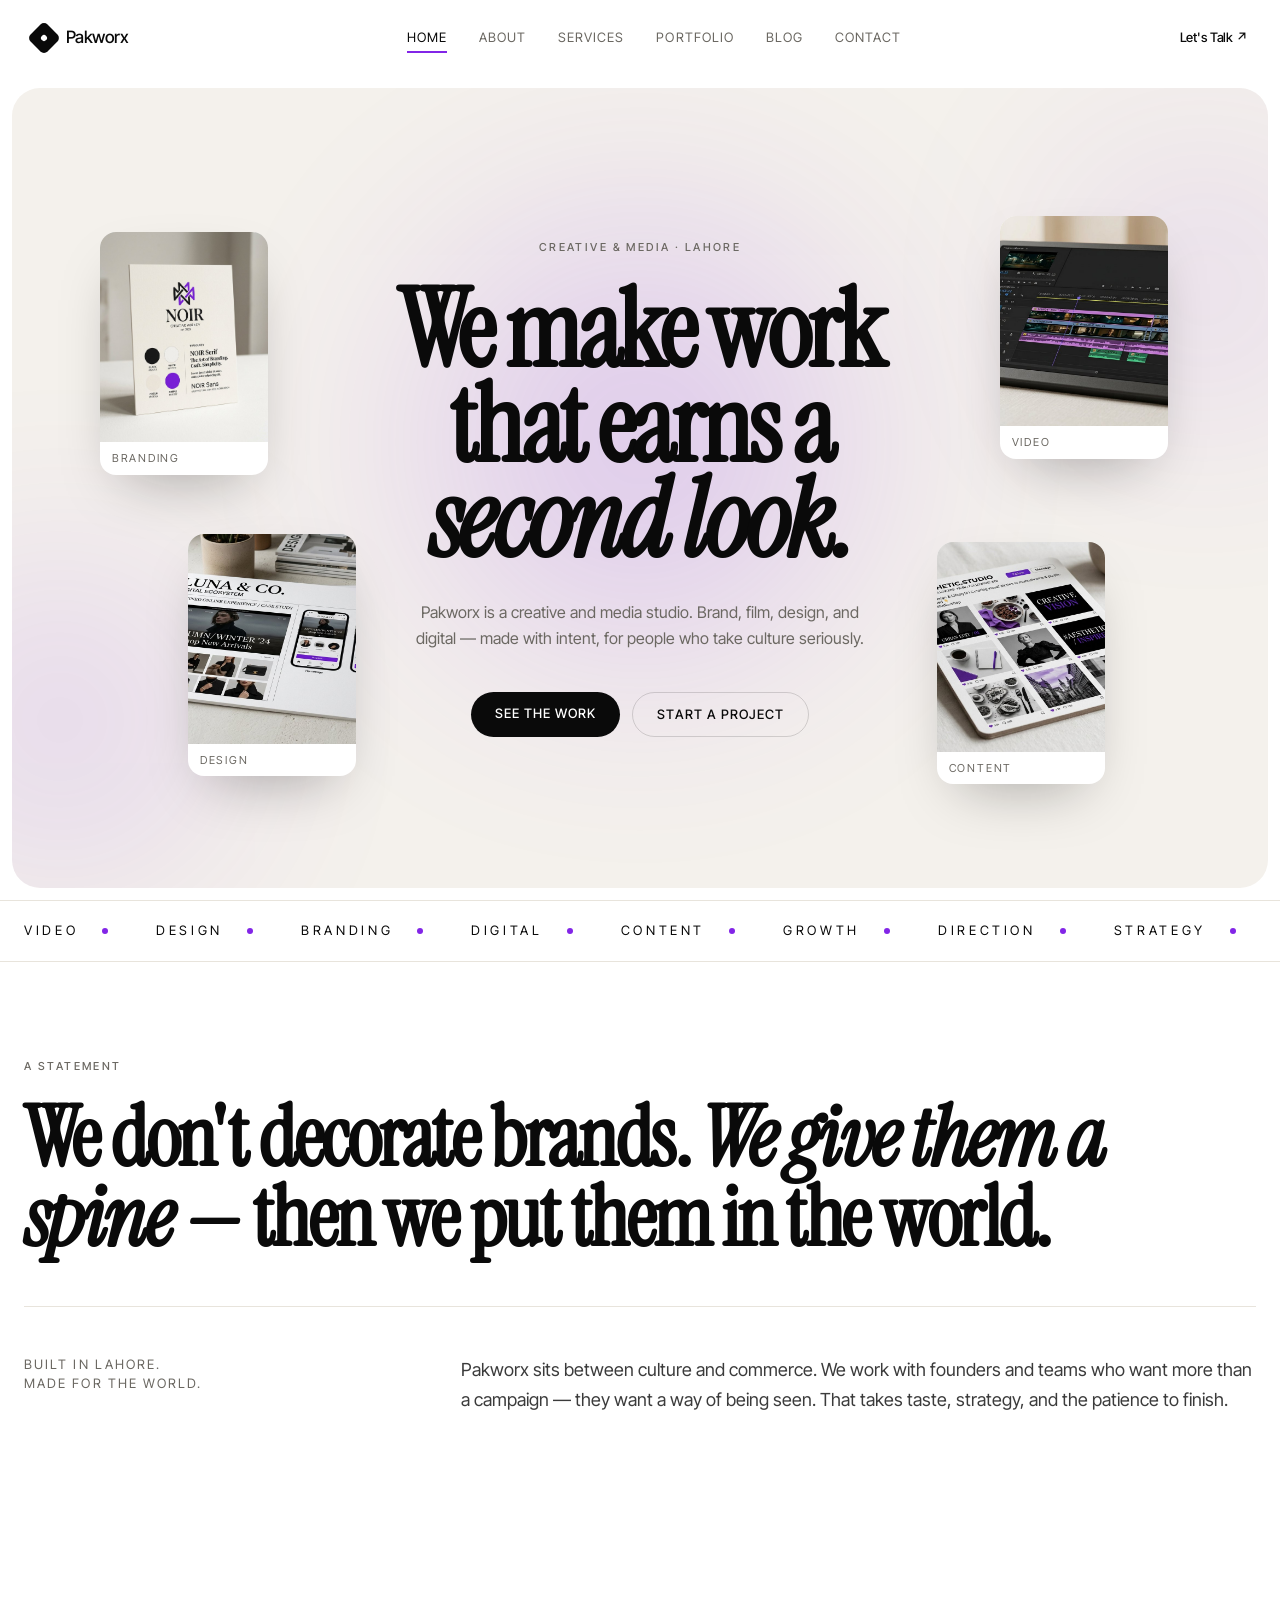
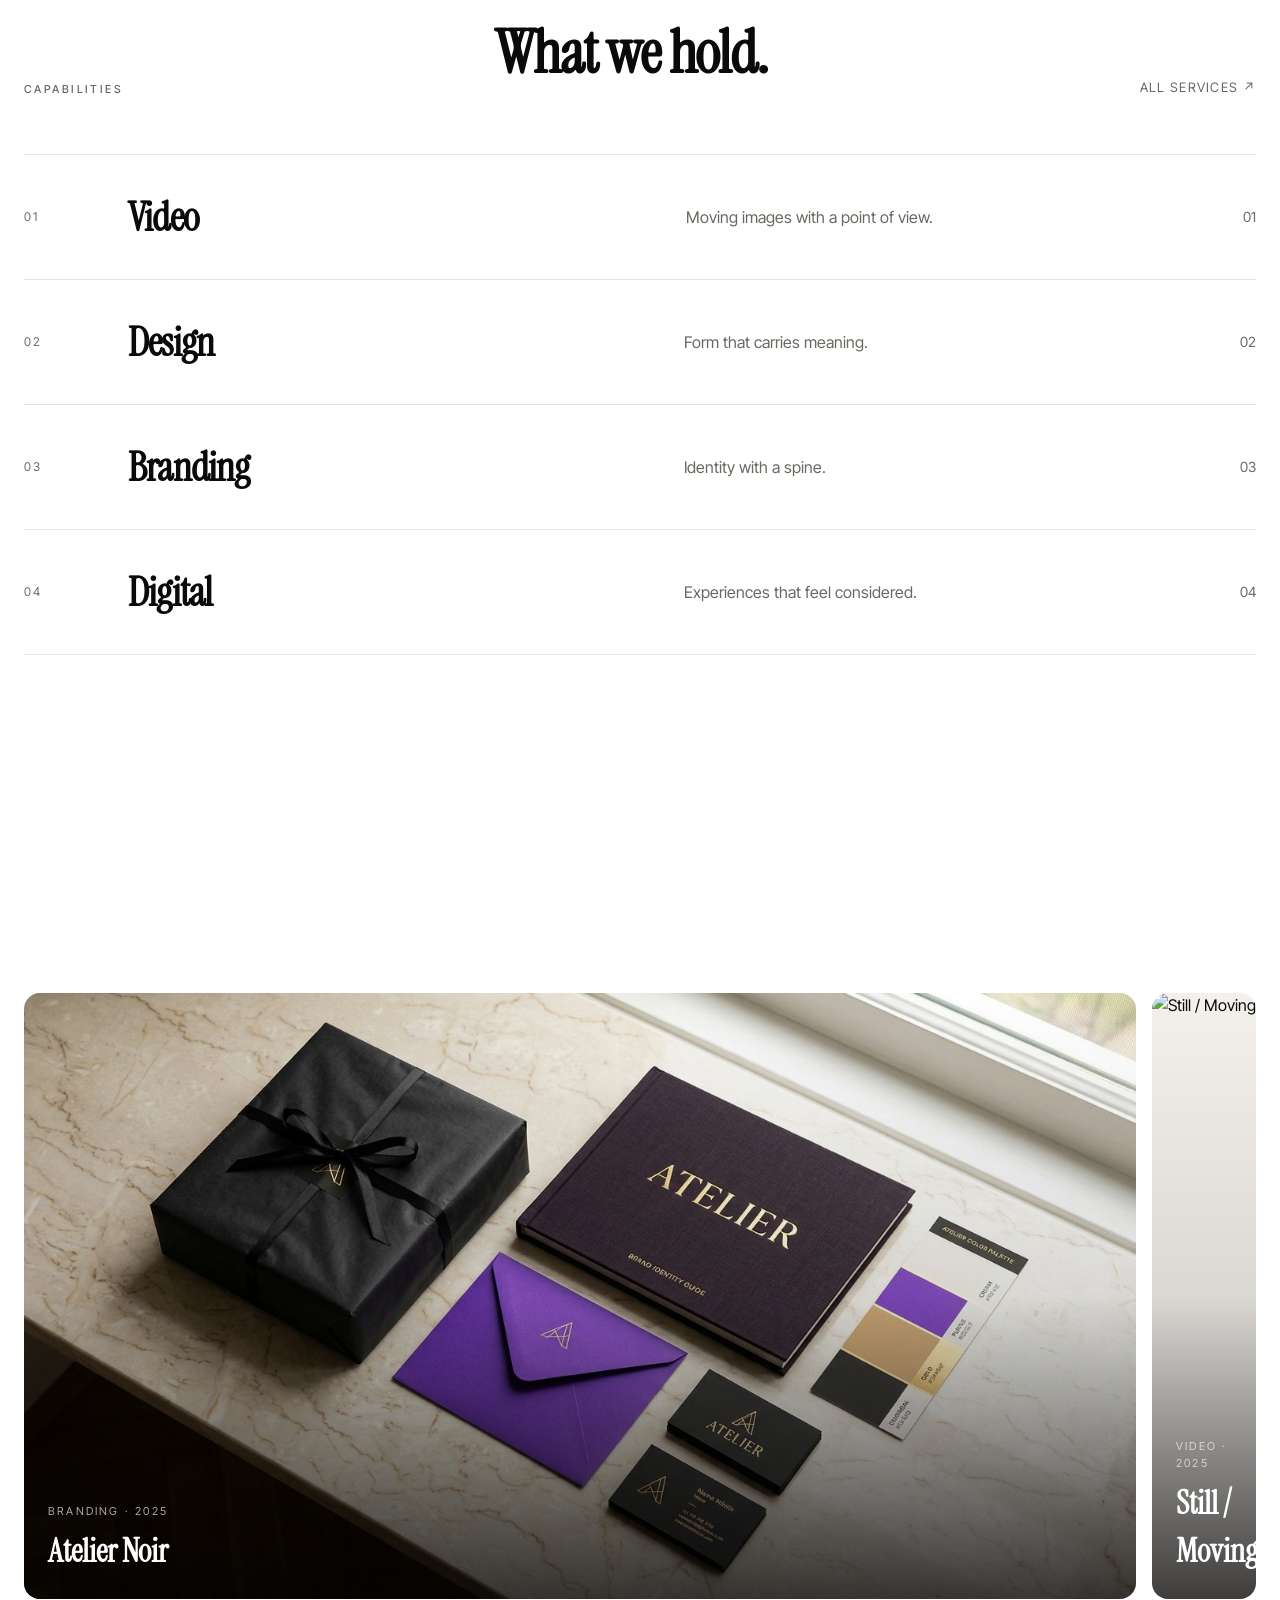
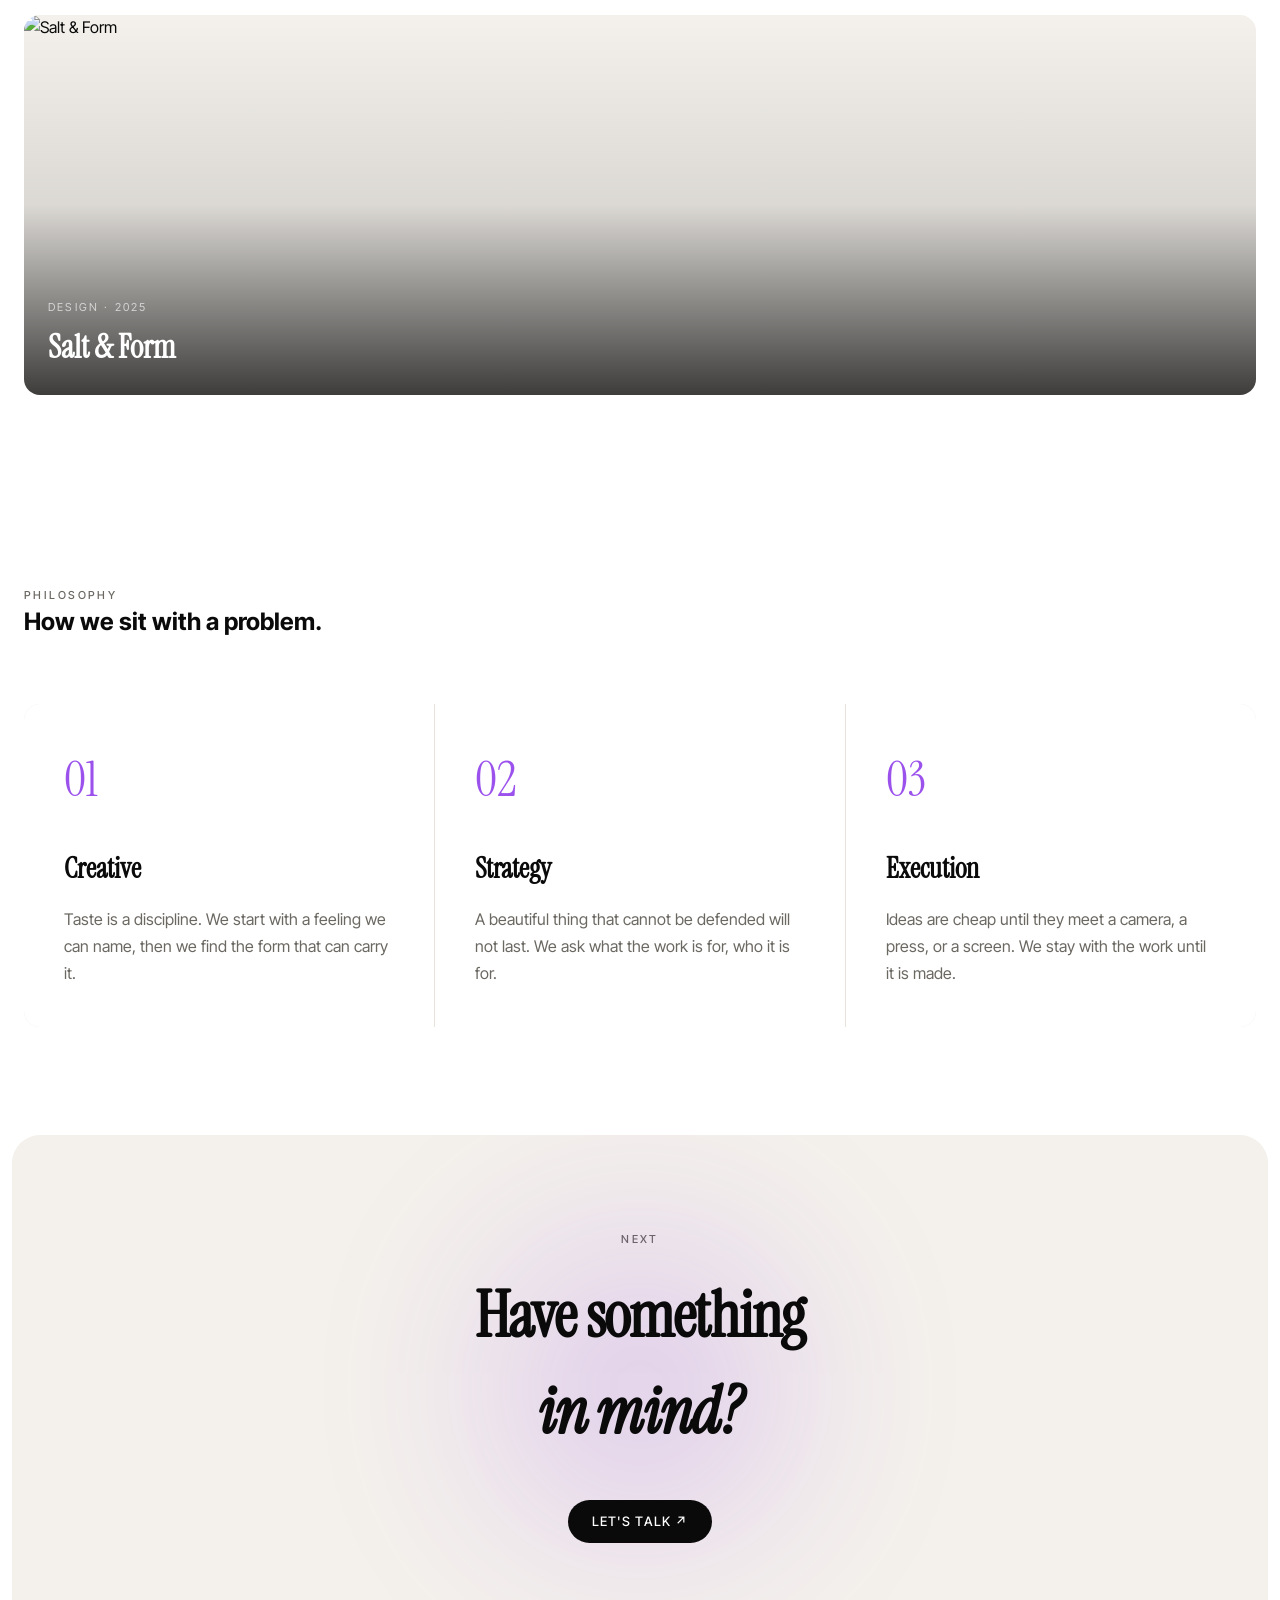
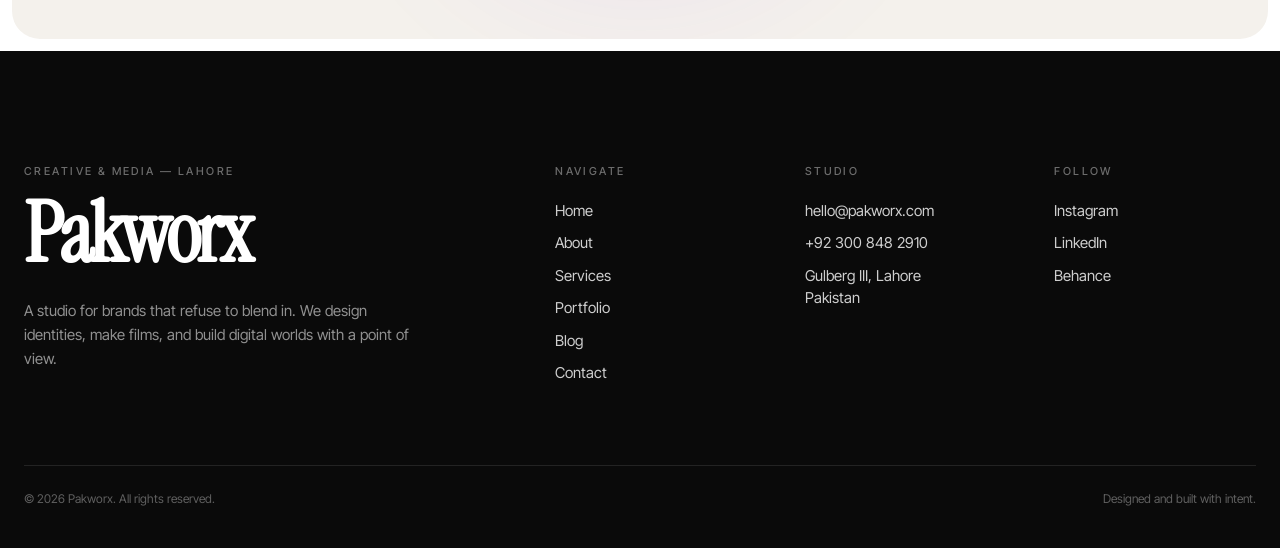
==== index.html @ 26e2b161 "Add files via upload" ====
<!DOCTYPE html>
<html lang="en">
<head>
  <meta charset="UTF-8" />
  <meta name="viewport" content="width=device-width, initial-scale=1.0" />
  <title>Pakworx — Creative & Media Agency</title>
  <link rel="preconnect" href="https://fonts.googleapis.com" />
  <link rel="preconnect" href="https://fonts.gstatic.com" crossorigin />
  <link href="https://fonts.googleapis.com/css2?family=Instrument+Serif:ital@0;1&family=Inter+Tight:wght@300;400;500;600;700&display=swap" rel="stylesheet" />
  <link rel="stylesheet" href="styles.css" />
</head>
<body>
  <header class="site-header">
    <a href="index.html" class="logo">
      <span class="logo-mark"></span>
      <span class="logo-text">Pakworx</span>
    </a>
    <nav class="desktop-nav">
      <a href="index.html" class="active">Home</a>
      <a href="about.html">About</a>
      <a href="services.html">Services</a>
      <a href="portfolio.html">Portfolio</a>
      <a href="blog.html">Blog</a>
      <a href="contact.html">Contact</a>
    </nav>
    <div class="header-cta">
      <a href="contact.html" class="cta-link">Let's Talk ↗</a>
      <button class="menu-toggle" aria-label="Menu">
        <span></span>
        <span></span>
      </button>
    </div>
  </header>

  <div class="mobile-menu">
    <nav>
      <a href="index.html" class="active">Home</a>
      <a href="about.html">About</a>
      <a href="services.html">Services</a>
      <a href="portfolio.html">Portfolio</a>
      <a href="blog.html">Blog</a>
      <a href="contact.html">Contact</a>
    </nav>
    <a href="contact.html" class="mobile-cta">Let's Talk ↗</a>
  </div>

  <main>
    <section class="hero-section">
      <div class="hero-container">
        <div class="glow glow-1"></div>
        <div class="glow glow-2"></div>
        <div class="glow glow-3"></div>

        <div class="floating-card float-a">
          <img src="/images/card-branding.jpg" alt="Branding" />
          <figcaption>Branding</figcaption>
        </div>
        <div class="floating-card float-b">
          <img src="/images/card-video.jpg" alt="Video" />
          <figcaption>Video</figcaption>
        </div>
        <div class="floating-card float-c">
          <img src="/images/card-design.jpg" alt="Design" />
          <figcaption>Design</figcaption>
        </div>
        <div class="floating-card float-d">
          <img src="/images/card-content.jpg" alt="Content" />
          <figcaption>Content</figcaption>
        </div>

        <div class="hero-content">
          <p class="eyebrow">Creative & Media · Lahore</p>
          <h1>We make work<br />that earns a<br /><em>second look.</em></h1>
          <p class="hero-sub">
            Pakworx is a creative and media studio. Brand, film, design, and
            digital — made with intent, for people who take culture seriously.
          </p>
          <div class="hero-cta">
            <a href="portfolio.html" class="btn btn-primary">See the work</a>
            <a href="contact.html" class="btn btn-secondary">Start a project</a>
          </div>
        </div>
      </div>
    </section>

    <section class="marquee-section">
      <div class="marquee-track">
        <span class="marquee-item">Video<span class="dot"></span></span>
        <span class="marquee-item">Design<span class="dot"></span></span>
        <span class="marquee-item">Branding<span class="dot"></span></span>
        <span class="marquee-item">Digital<span class="dot"></span></span>
        <span class="marquee-item">Content<span class="dot"></span></span>
        <span class="marquee-item">Growth<span class="dot"></span></span>
        <span class="marquee-item">Direction<span class="dot"></span></span>
        <span class="marquee-item">Strategy<span class="dot"></span></span>
        <span class="marquee-item">Video<span class="dot"></span></span>
        <span class="marquee-item">Design<span class="dot"></span></span>
        <span class="marquee-item">Branding<span class="dot"></span></span>
        <span class="marquee-item">Digital<span class="dot"></span></span>
        <span class="marquee-item">Content<span class="dot"></span></span>
        <span class="marquee-item">Growth<span class="dot"></span></span>
        <span class="marquee-item">Direction<span class="dot"></span></span>
        <span class="marquee-item">Strategy<span class="dot"></span></span>
      </div>
    </section>

    <section class="statement-section">
      <p class="eyebrow">A statement</p>
      <h2>We don't decorate brands.<span class="italic"> We give them a spine — </span>then we put them in the world.</h2>
      <div class="statement-grid">
        <p>Built in Lahore.<br />Made for the world.</p>
        <p>Pakworx sits between culture and commerce. We work with founders and teams who want more than a campaign — they want a way of being seen. That takes taste, strategy, and the patience to finish.</p>
      </div>
    </section>

    <section class="services-preview">
      <div class="section-header">
        <p class="eyebrow">Capabilities</p>
        <h2>What we hold.</h2>
        <a href="services.html" class="link-arrow">All services ↗</a>
      </div>
      <div class="services-list">
        <a href="services.html" class="service-row">
          <span class="service-num">01</span>
          <h3>Video</h3>
          <p>Moving images with a point of view.</p>
          <span class="service-index">01</span>
        </a>
        <a href="services.html" class="service-row">
          <span class="service-num">02</span>
          <h3>Design</h3>
          <p>Form that carries meaning.</p>
          <span class="service-index">02</span>
        </a>
        <a href="services.html" class="service-row">
          <span class="service-num">03</span>
          <h3>Branding</h3>
          <p>Identity with a spine.</p>
          <span class="service-index">03</span>
        </a>
        <a href="services.html" class="service-row">
          <span class="service-num">04</span>
          <h3>Digital</h3>
          <p>Experiences that feel considered.</p>
          <span class="service-index">04</span>
        </a>
      </div>
    </section>

    <section class="portfolio-preview">
      <div class="section-header dark">
        <p class="eyebrow">Selected</p>
        <h2>Recent work.</h2>
        <a href="portfolio.html" class="link-arrow">Full portfolio ↗</a>
      </div>
      <div class="portfolio-grid">
        <a href="portfolio.html" class="portfolio-item large">
          <img src="/images/brand-system.jpg" alt="Atelier Noir" />
          <div class="portfolio-info">
            <p>Branding · 2025</p>
            <h3>Atelier Noir</h3>
          </div>
        </a>
        <a href="portfolio.html" class="portfolio-item">
          <img src="https://images.pexels.com/photos/30518233/pexels-photo-30518233.jpeg?auto=compress&cs=tinysrgb&w=1200" alt="Still / Moving" />
          <div class="portfolio-info">
            <p>Video · 2025</p>
            <h3>Still / Moving</h3>
          </div>
        </a>
        <a href="portfolio.html" class="portfolio-item wide">
          <img src="https://images.pexels.com/photos/24186303/pexels-photo-24186303.jpeg?auto=compress&cs=tinysrgb&w=1600" alt="Salt & Form" />
          <div class="portfolio-info">
            <p>Design · 2025</p>
            <h3>Salt & Form</h3>
          </div>
        </a>
      </div>
    </section>

    <section class="philosophy-section">
      <p class="eyebrow">Philosophy</p>
      <h2>How we sit with a problem.</h2>
      <div class="philosophy-grid">
        <div class="philosophy-item">
          <span class="philosophy-num">01</span>
          <h3>Creative</h3>
          <p>Taste is a discipline. We start with a feeling we can name, then we find the form that can carry it.</p>
        </div>
        <div class="philosophy-item">
          <span class="philosophy-num">02</span>
          <h3>Strategy</h3>
          <p>A beautiful thing that cannot be defended will not last. We ask what the work is for, who it is for.</p>
        </div>
        <div class="philosophy-item">
          <span class="philosophy-num">03</span>
          <h3>Execution</h3>
          <p>Ideas are cheap until they meet a camera, a press, or a screen. We stay with the work until it is made.</p>
        </div>
      </div>
    </section>

    <section class="cta-section">
      <div class="cta-container">
        <p class="eyebrow">Next</p>
        <h2>Have something<br /><em>in mind?</em></h2>
        <a href="contact.html" class="btn btn-primary">Let's talk ↗</a>
      </div>
    </section>
  </main>

  <footer class="site-footer">
    <div class="footer-content">
      <div class="footer-brand">
        <p class="eyebrow light">Creative & Media — Lahore</p>
        <h2>Pakworx</h2>
        <p>A studio for brands that refuse to blend in. We design identities, make films, and build digital worlds with a point of view.</p>
      </div>
      <div class="footer-links">
        <div>
          <p class="eyebrow light">Navigate</p>
          <ul>
            <li><a href="index.html">Home</a></li>
            <li><a href="about.html">About</a></li>
            <li><a href="services.html">Services</a></li>
            <li><a href="portfolio.html">Portfolio</a></li>
            <li><a href="blog.html">Blog</a></li>
            <li><a href="contact.html">Contact</a></li>
          </ul>
        </div>
        <div>
          <p class="eyebrow light">Studio</p>
          <ul>
            <li><a href="mailto:hello@pakworx.com">hello@pakworx.com</a></li>
            <li><a href="tel:+923008482910">+92 300 848 2910</a></li>
            <li>Gulberg III, Lahore<br />Pakistan</li>
          </ul>
        </div>
        <div>
          <p class="eyebrow light">Follow</p>
          <ul>
            <li><a href="#">Instagram</a></li>
            <li><a href="#">LinkedIn</a></li>
            <li><a href="#">Behance</a></li>
          </ul>
        </div>
      </div>
    </div>
    <div class="footer-bottom">
      <p>© 2026 Pakworx. All rights reserved.</p>
      <p>Designed and built with intent.</p>
    </div>
  </footer>

  <script src="script.js"></script>
</body>
</html>
---- styles.css ----
:root {
  --color-ink: #0a0a0a;
  --color-paper: #ffffff;
  --color-mist: #f4f1ec;
  --color-stone: #e8e4dc;
  --color-mute: #6b6862;
  --color-accent: #8225e7;
  --font-serif: "Instrument Serif", "Times New Roman", serif;
  --font-sans: "Inter Tight", "Helvetica Neue", sans-serif;
}

* {
  box-sizing: border-box;
  margin: 0;
  padding: 0;
}

html {
  scroll-behavior: smooth;
}

body {
  background: var(--color-paper);
  color: var(--color-ink);
  font-family: var(--font-sans);
  font-weight: 400;
  line-height: 1.5;
  -webkit-font-smoothing: antialiased;
}

::selection {
  background: var(--color-accent);
  color: white;
}

img {
  max-width: 100%;
  display: block;
}

a {
  color: inherit;
  text-decoration: none;
}

.eyebrow {
  font-size: 11px;
  letter-spacing: 0.22em;
  text-transform: uppercase;
  color: var(--color-mute);
  font-weight: 500;
}

.eyebrow.light {
  color: rgba(255, 255, 255, 0.4);
}

.eyebrow.accent {
  color: var(--color-accent);
}

.italic {
  font-style: italic;
}

/* HEADER */
.site-header {
  position: fixed;
  top: 0;
  left: 0;
  right: 0;
  z-index: 100;
  background: rgba(255, 255, 255, 0.95);
  backdrop-filter: blur(10px);
  height: 76px;
  display: flex;
  align-items: center;
  justify-content: space-between;
  padding: 0 32px;
  border-bottom: 1px solid transparent;
  transition: border-color 0.3s;
}

.site-header.scrolled {
  border-bottom-color: var(--color-stone);
}

.logo {
  display: flex;
  align-items: center;
  gap: 10px;
}

.logo-mark {
  width: 24px;
  height: 24px;
  background: var(--color-ink);
  transform: rotate(45deg);
  border-radius: 5px;
  position: relative;
}

.logo-mark::after {
  content: "";
  position: absolute;
  top: 50%;
  left: 50%;
  transform: translate(-50%, -50%);
  width: 6px;
  height: 6px;
  background: white;
  border-radius: 50%;
}

.logo-text {
  font-size: 17px;
  font-weight: 500;
  letter-spacing: -0.03em;
}

.desktop-nav {
  display: none;
  gap: 32px;
}

.desktop-nav a {
  font-size: 13px;
  letter-spacing: 0.08em;
  text-transform: uppercase;
  color: var(--color-mute);
  transition: color 0.3s;
  position: relative;
}

.desktop-nav a:hover {
  color: var(--color-ink);
}

.desktop-nav a.active {
  color: var(--color-ink);
}

.desktop-nav a.active::after {
  content: "";
  position: absolute;
  bottom: -6px;
  left: 0;
  right: 0;
  height: 2px;
  background: var(--color-accent);
}

.header-cta {
  display: flex;
  align-items: center;
  gap: 16px;
}

.cta-link {
  font-size: 13px;
  font-weight: 500;
  letter-spacing: -0.01em;
  display: none;
}

.cta-link:hover {
  color: var(--color-accent);
}

.menu-toggle {
  background: none;
  border: none;
  cursor: pointer;
  width: 40px;
  height: 40px;
  position: relative;
  display: flex;
  flex-direction: column;
  justify-content: center;
  align-items: center;
  gap: 6px;
}

.menu-toggle span {
  display: block;
  width: 20px;
  height: 1px;
  background: var(--color-ink);
  transition: all 0.3s;
}

.menu-toggle.open span:first-child {
  transform: translateY(3.5px) rotate(45deg);
}

.menu-toggle.open span:last-child {
  transform: translateY(-3.5px) rotate(-45deg);
}

/* MOBILE MENU */
.mobile-menu {
  position: fixed;
  inset: 0;
  background: var(--color-paper);
  z-index: 99;
  padding: 112px 24px 40px;
  display: flex;
  flex-direction: column;
  justify-content: space-between;
  opacity: 0;
  visibility: hidden;
  transition: all 0.3s;
}

.mobile-menu.open {
  opacity: 1;
  visibility: visible;
}

.mobile-menu nav {
  display: flex;
  flex-direction: column;
}

.mobile-menu nav a {
  font-family: var(--font-serif);
  font-size: 48px;
  color: var(--color-ink);
  padding: 16px 0;
  border-bottom: 1px solid var(--color-stone);
}

.mobile-menu nav a.active {
  color: var(--color-accent);
}

.mobile-cta {
  font-size: 14px;
  letter-spacing: 0.12em;
  text-transform: uppercase;
}

@media (min-width: 1024px) {
  .desktop-nav {
    display: flex;
  }
  .cta-link {
    display: block;
  }
  .menu-toggle {
    display: none;
  }
}

/* MAIN */
main {
  padding-top: 76px;
}

/* BUTTONS */
.btn {
  display: inline-flex;
  padding: 12px 24px;
  border-radius: 100px;
  font-size: 13px;
  letter-spacing: 0.08em;
  text-transform: uppercase;
  font-weight: 500;
  transition: all 0.3s;
  cursor: pointer;
  border: none;
}

.btn-primary {
  background: var(--color-ink);
  color: white;
}

.btn-primary:hover {
  background: var(--color-accent);
}

.btn-secondary {
  background: transparent;
  color: var(--color-ink);
  border: 1px solid rgba(10, 10, 10, 0.15);
}

.btn-secondary:hover {
  border-color: var(--color-accent);
  color: var(--color-accent);
}

.btn-light {
  background: white;
  color: var(--color-ink);
}

.btn-light:hover {
  background: var(--color-accent);
  color: white;
}

.btn-text {
  background: none;
  border: none;
  color: var(--color-accent);
  font-size: 13px;
  letter-spacing: 0.12em;
  text-transform: uppercase;
  cursor: pointer;
  padding: 0;
}

.link-arrow {
  font-size: 13px;
  letter-spacing: 0.1em;
  text-transform: uppercase;
  color: var(--color-mute);
  transition: color 0.3s;
}

.link-arrow:hover {
  color: var(--color-accent);
}

.link-arrow.large {
  font-size: 15px;
  color: var(--color-accent);
}

/* HERO SECTION */
.hero-section {
  padding: 12px;
}

.hero-container {
  position: relative;
  background: var(--color-mist);
  border-radius: 28px;
  min-height: calc(100vh - 100px);
  overflow: hidden;
  padding: 120px 24px;
  display: flex;
  align-items: center;
  justify-content: center;
}

.glow {
  position: absolute;
  border-radius: 50%;
  filter: blur(120px);
  opacity: 0.2;
  pointer-events: none;
}

.glow-1 {
  background: var(--color-accent);
  width: 420px;
  height: 420px;
  top: 18%;
  left: 50%;
  transform: translateX(-50%);
}

.glow-2 {
  background: var(--color-accent);
  width: 256px;
  height: 256px;
  bottom: 40px;
  left: -80px;
}

.glow-3 {
  background: var(--color-accent);
  width: 208px;
  height: 208px;
  top: 96px;
  right: -40px;
}

.floating-card {
  position: absolute;
  width: 168px;
  background: white;
  border-radius: 16px;
  overflow: hidden;
  box-shadow: 0 24px 60px -24px rgba(10, 10, 10, 0.35);
  display: none;
}

.floating-card img {
  width: 100%;
  aspect-ratio: 4/5;
  object-fit: cover;
}

.floating-card figcaption {
  padding: 8px 12px;
  font-size: 11px;
  letter-spacing: 0.16em;
  text-transform: uppercase;
  color: var(--color-mute);
}

.float-a {
  left: 7%;
  top: 18%;
  animation: floatA 7s ease-in-out infinite;
}

.float-b {
  right: 8%;
  top: 16%;
  animation: floatB 8.5s ease-in-out infinite;
}

.float-c {
  bottom: 14%;
  left: 14%;
  animation: floatC 7.8s ease-in-out infinite;
}

.float-d {
  bottom: 13%;
  right: 13%;
  animation: floatD 9s ease-in-out infinite;
}

@keyframes floatA {
  0%, 100% { transform: translateY(0) rotate(-8deg); }
  50% { transform: translateY(-14px) rotate(-6deg); }
}

@keyframes floatB {
  0%, 100% { transform: translateY(0) rotate(7deg); }
  50% { transform: translateY(-18px) rotate(5deg); }
}

@keyframes floatC {
  0%, 100% { transform: translateY(0) rotate(5deg); }
  50% { transform: translateY(-12px) rotate(7deg); }
}

@keyframes floatD {
  0%, 100% { transform: translateY(0) rotate(-6deg); }
  50% { transform: translateY(-16px) rotate(-4deg); }
}

@media (min-width: 640px) {
  .floating-card {
    display: block;
  }
}

.hero-content {
  position: relative;
  z-index: 2;
  text-align: center;
  max-width: 800px;
}

.hero-content h1 {
  font-family: var(--font-serif);
  font-size: clamp(48px, 12vw, 108px);
  line-height: 0.88;
  letter-spacing: -0.035em;
  margin-top: 28px;
}

.hero-content h1 em {
  font-style: italic;
}

.hero-sub {
  margin-top: 32px;
  font-size: 16px;
  color: var(--color-mute);
  max-width: 480px;
  margin-left: auto;
  margin-right: auto;
  line-height: 1.6;
}

.hero-cta {
  margin-top: 40px;
  display: flex;
  gap: 12px;
  flex-wrap: wrap;
  justify-content: center;
}

/* MARQUEE */
.marquee-section {
  border-top: 1px solid var(--color-stone);
  border-bottom: 1px solid var(--color-stone);
  padding: 20px 0;
  overflow: hidden;
}

.marquee-track {
  display: flex;
  animation: marquee 32s linear infinite;
  width: max-content;
}

.marquee-track:hover {
  animation-play-state: paused;
}

.marquee-item {
  padding: 0 24px;
  font-size: 13px;
  letter-spacing: 0.28em;
  text-transform: uppercase;
  white-space: nowrap;
  display: flex;
  align-items: center;
  gap: 24px;
}

.dot {
  width: 6px;
  height: 6px;
  background: var(--color-accent);
  border-radius: 50%;
}

@keyframes marquee {
  from { transform: translateX(0); }
  to { transform: translateX(-50%); }
}

/* SECTIONS */
section {
  padding: 96px 24px;
  max-width: 1480px;
  margin: 0 auto;
}

.section-header {
  display: flex;
  justify-content: space-between;
  align-items: end;
  gap: 24px;
  margin-bottom: 56px;
  flex-wrap: wrap;
}

.section-header h2 {
  font-family: var(--font-serif);
  font-size: clamp(36px, 5vw, 60px);
  letter-spacing: -0.02em;
}

.section-header.dark {
  color: white;
}

.section-header.dark .eyebrow {
  color: rgba(255, 255, 255, 0.4);
}

.section-header.dark .link-arrow {
  color: rgba(255, 255, 255, 0.5);
}

.section-header.dark .link-arrow:hover {
  color: white;
}

/* STATEMENT */
.statement-section h2 {
  font-family: var(--font-serif);
  font-size: clamp(36px, 7vw, 84px);
  line-height: 0.95;
  letter-spacing: -0.03em;
  max-width: 1200px;
  margin-top: 24px;
}

.statement-grid {
  display: grid;
  gap: 40px;
  margin-top: 48px;
  padding-top: 48px;
  border-top: 1px solid var(--color-stone);
}

@media (min-width: 768px) {
  .statement-grid {
    grid-template-columns: 1fr 2fr;
  }
}

.statement-grid p:first-child {
  font-size: 13px;
  letter-spacing: 0.16em;
  text-transform: uppercase;
  color: var(--color-mute);
}

.statement-grid p:last-child {
  font-size: 18px;
  line-height: 1.7;
  color: rgba(10, 10, 10, 0.8);
}

/* SERVICES LIST */
.services-list {
  border-top: 1px solid var(--color-stone);
  border-bottom: 1px solid var(--color-stone);
}

.service-row {
  display: grid;
  grid-template-columns: 80px 1fr 1fr auto;
  align-items: center;
  gap: 24px;
  padding: 32px 0;
  border-bottom: 1px solid var(--color-stone);
  transition: all 0.3s;
}

.service-row:last-child {
  border-bottom: none;
}

.service-row:hover h3 {
  color: var(--color-accent);
}

.service-num {
  font-size: 12px;
  letter-spacing: 0.18em;
  color: var(--color-mute);
}

.service-row h3 {
  font-family: var(--font-serif);
  font-size: 40px;
  letter-spacing: -0.02em;
  transition: color 0.3s;
}

.service-row p {
  font-size: 16px;
  color: var(--color-mute);
}

.service-index {
  font-size: 14px;
  color: var(--color-mute);
  transition: all 0.3s;
}

.service-row:hover .service-index {
  color: var(--color-accent);
  transform: translateX(4px);
}

@media (max-width: 768px) {
  .service-row {
    grid-template-columns: 1fr;
    gap: 12px;
  }
}

/* PORTFOLIO GRID */
.portfolio-grid {
  display: grid;
  gap: 16px;
}

@media (min-width: 768px) {
  .portfolio-grid {
    grid-template-columns: 12;
  }
}

.portfolio-item {
  position: relative;
  overflow: hidden;
  border-radius: 16px;
  min-height: 380px;
  background: var(--color-mist);
}

.portfolio-item img {
  width: 100%;
  height: 100%;
  object-fit: cover;
  transition: transform 0.7s;
}

.portfolio-item:hover img {
  transform: scale(1.05);
}

.portfolio-item::after {
  content: "";
  position: absolute;
  inset: 0;
  background: linear-gradient(to top, rgba(0,0,0,0.75), rgba(0,0,0,0.1), transparent);
}

.portfolio-info {
  position: absolute;
  bottom: 0;
  left: 0;
  right: 0;
  padding: 24px;
  z-index: 2;
}

.portfolio-info p {
  font-size: 11px;
  letter-spacing: 0.2em;
  text-transform: uppercase;
  color: rgba(255, 255, 255, 0.65);
  margin-bottom: 8px;
}

.portfolio-info h3 {
  font-family: var(--font-serif);
  font-size: 32px;
  color: white;
}

.portfolio-item.large {
  min-height: 560px;
}

@media (min-width: 768px) {
  .portfolio-item.large:first-child {
    grid-column: span 7;
  }
  .portfolio-item:nth-child(2) {
    grid-column: span 5;
  }
  .portfolio-item.wide {
    grid-column: span 12;
  }
}

/* PHILOSOPHY */
.philosophy-grid {
  display: grid;
  gap: 1px;
  margin-top: 64px;
  background: var(--color-stone);
  border-radius: 16px;
  overflow: hidden;
}

@media (min-width: 768px) {
  .philosophy-grid {
    grid-template-columns: repeat(3, 1fr);
  }
}

.philosophy-item {
  background: white;
  padding: 40px;
}

.philosophy-num {
  font-family: var(--font-serif);
  font-size: 48px;
  color: rgba(130, 37, 231, 0.8);
}

.philosophy-item h3 {
  font-family: var(--font-serif);
  font-size: 28px;
  margin-top: 32px;
}

.philosophy-item p {
  margin-top: 16px;
  font-size: 16px;
  line-height: 1.7;
  color: var(--color-mute);
}

/* CTA SECTION */
.cta-section {
  padding: 12px;
}

.cta-container {
  background: var(--color-mist);
  border-radius: 28px;
  padding: 96px 24px;
  text-align: center;
  position: relative;
  overflow: hidden;
}

.cta-container::before {
  content: "";
  position: absolute;
  top: 50%;
  left: 50%;
  transform: translate(-50%, -50%);
  width: 288px;
  height: 288px;
  background: var(--color-accent);
  border-radius: 50%;
  filter: blur(100px);
  opacity: 0.2;
}

.cta-container h2 {
  font-family: var(--font-serif);
  font-size: clamp(36px, 5vw, 72px);
  letter-spacing: -0.02em;
  margin-top: 20px;
  position: relative;
}

.cta-container h2 em {
  font-style: italic;
}

.cta-container .btn {
  margin-top: 40px;
  position: relative;
}

/* PAGE HERO */
.page-hero {
  padding: 128px 24px 64px;
  max-width: 1480px;
  margin: 0 auto;
}

.page-hero h1 {
  font-family: var(--font-serif);
  font-size: clamp(48px, 15vw, 120px);
  line-height: 0.86;
  letter-spacing: -0.04em;
  margin-top: 24px;
}

.page-hero h1 em {
  font-style: italic;
}

.hero-layout {
  display: flex;
  flex-direction: column;
  gap: 48px;
}

@media (min-width: 1024px) {
  .hero-layout {
    flex-direction: row;
    justify-content: space-between;
    align-items: end;
  }
}

.hero-layout h1 {
  flex: 1;
}

.hero-layout p {
  max-width: 320px;
  font-size: 16px;
  line-height: 1.6;
  color: var(--color-mute);
}

@media (max-width: 1023px) {
  .hero-layout p {
    max-width: 100%;
  }
}

/* ABOUT SECTIONS */
.about-intro {
  padding: 64px 24px;
  max-width: 1480px;
  margin: 0 auto;
}

.about-grid {
  display: grid;
  gap: 48px;
}

@media (min-width: 768px) {
  .about-grid {
    grid-template-columns: 5fr 7fr;
  }
}

.about-grid > p {
  font-size: 20px;
  line-height: 1.7;
  color: rgba(10, 10, 10, 0.85);
}

.about-image {
  overflow: hidden;
  border-radius: 16px;
}

.about-image img {
  width: 100%;
  aspect-ratio: 16/10;
  object-fit: cover;
}

.about-story {
  border-top: 1px solid var(--color-stone);
  border-bottom: 1px solid var(--color-stone);
}

.story-grid {
  display: grid;
  gap: 64px;
  max-width: 1480px;
  margin: 0 auto;
  padding: 96px 24px;
}

@media (min-width: 768px) {
  .story-grid {
    grid-template-columns: 4fr 7fr;
  }
}

.story-label p {
  position: sticky;
  top: 112px;
  font-size: 11px;
  letter-spacing: 0.22em;
  text-transform: uppercase;
  color: var(--color-mute);
}

.story-content {
  display: flex;
  flex-direction: column;
  gap: 32px;
}

.story-content .lead {
  font-family: var(--font-serif);
  font-size: 32px;
  line-height: 1.2;
  letter-spacing: -0.02em;
}

.story-content p {
  font-size: 17px;
  line-height: 1.75;
  color: var(--color-mute);
}

/* PHILOSOPHY PAGE */
.philosophy-page {
  padding: 96px 24px;
  max-width: 1480px;
  margin: 0 auto;
}

.philosophy-page h2 {
  font-family: var(--font-serif);
  font-size: clamp(36px, 5vw, 60px);
  letter-spacing: -0.02em;
  margin-top: 16px;
  margin-bottom: 80px;
}

.philosophy-list {
  display: flex;
  flex-direction: column;
}

.philosophy-row {
  display: grid;
  gap: 32px;
  padding: 56px 0;
  border-top: 1px solid var(--color-stone);
}

@media (min-width: 768px) {
  .philosophy-row {
    grid-template-columns: 2fr 3fr 7fr;
  }
}

.philosophy-row:last-child {
  border-bottom: 1px solid var(--color-stone);
}

.philosophy-row .philosophy-num {
  font-family: var(--font-serif);
  font-size: 64px;
  color: rgba(130, 37, 231, 0.7);
}

.philosophy-row h3 {
  font-family: var(--font-serif);
  font-size: 40px;
  letter-spacing: -0.02em;
}

.philosophy-row p {
  max-width: 640px;
  font-size: 18px;
  line-height: 1.75;
  color: var(--color-mute);
}

/* LEADERSHIP */
.leadership {
  background: var(--color-mist);
  padding: 96px 24px;
}

.leadership > * {
  max-width: 1480px;
  margin: 0 auto;
}

.leadership h2 {
  font-family: var(--font-serif);
  font-size: clamp(36px, 5vw, 60px);
  letter-spacing: -0.02em;
  margin-top: 16px;
  margin-bottom: 64px;
}

.team-grid {
  display: flex;
  flex-direction: column;
  gap: 96px;
}

.team-member {
  display: grid;
  gap: 40px;
}

@media (min-width: 768px) {
  .team-member {
    grid-template-columns: 6fr 5fr;
  }
  .team-member.reverse {
    grid-template-columns: 5fr 6fr;
  }
  .team-member.reverse .team-image {
    order: 2;
  }
}

.team-member img {
  width: 100%;
  aspect-ratio: 4/5;
  object-fit: cover;
  border-radius: 16px;
  background: var(--color-stone);
}

.team-role {
  font-size: 12px;
  letter-spacing: 0.2em;
  text-transform: uppercase;
  color: var(--color-accent);
}

.team-info h3 {
  font-family: var(--font-serif);
  font-size: 48px;
  letter-spacing: -0.02em;
  margin-top: 12px;
}

.team-info p {
  margin-top: 24px;
  font-size: 17px;
  line-height: 1.75;
  color: var(--color-mute);
  max-width: 400px;
}

/* LOCATION HERO */
.location-hero {
  position: relative;
  height: 70vh;
  min-height: 480px;
  overflow: hidden;
}

.location-hero img {
  width: 100%;
  height: 100%;
  object-fit: cover;
}

.location-overlay {
  position: absolute;
  inset: 0;
  background: rgba(10, 10, 10, 0.45);
  display: flex;
  flex-direction: column;
  justify-content: flex-end;
  padding: 48px 32px;
  color: white;
}

.location-overlay h2 {
  font-family: var(--font-serif);
  font-size: clamp(36px, 6vw, 72px);
  margin-top: 12px;
}

.location-overlay p {
  margin-top: 16px;
  max-width: 480px;
  font-size: 16px;
  line-height: 1.6;
  color: rgba(255, 255, 255, 0.8);
}

/* ABOUT CTA */
.about-cta {
  text-align: center;
  padding: 96px 24px;
}

.about-cta h2 {
  font-family: var(--font-serif);
  font-size: clamp(32px, 4vw, 56px);
  letter-spacing: -0.02em;
}

.about-cta .link-arrow {
  display: inline-block;
  margin-top: 40px;
}

/* SERVICES INTERACTIVE */
.services-interactive {
  border-top: 1px solid var(--color-stone);
  max-width: 1480px;
  margin: 0 auto;
  display: grid;
}

@media (min-width: 1024px) {
  .services-interactive {
    grid-template-columns: 4fr 8fr;
  }
}

.services-tabs {
  border-bottom: 1px solid var(--color-stone);
}

@media (min-width: 1024px) {
  .services-tabs {
    border-bottom: none;
    border-right: 1px solid var(--color-stone);
  }
}

.tab-btn {
  display: flex;
  justify-content: space-between;
  align-items: center;
  width: 100%;
  padding: 24px 32px;
  background: none;
  border: none;
  border-bottom: 1px solid var(--color-stone);
  cursor: pointer;
  font-family: var(--font-serif);
  font-size: 32px;
  text-align: left;
  transition: background 0.3s;
}

.tab-btn:last-child {
  border-bottom: none;
}

.tab-btn span:last-child {
  font-family: var(--font-sans);
  font-size: 12px;
  letter-spacing: 0.16em;
  color: var(--color-mute);
}

.tab-btn.active {
  background: var(--color-mist);
}

.tab-btn.active span:last-child {
  color: var(--color-accent);
}

.tab-btn:hover {
  background: rgba(244, 241, 236, 0.6);
}

.service-detail {
  padding: 40px 32px;
}

.service-image {
  width: 100%;
  aspect-ratio: 16/9;
  object-fit: cover;
  border-radius: 16px;
  margin-bottom: 40px;
}

.service-tagline {
  font-family: var(--font-serif);
  font-size: 32px;
  line-height: 1.1;
  letter-spacing: -0.02em;
}

.service-columns {
  display: grid;
  gap: 48px;
  margin-top: 48px;
}

@media (min-width: 768px) {
  .service-columns {
    grid-template-columns: 1fr 1fr;
  }
}

.service-label {
  font-size: 11px;
  letter-spacing: 0.2em;
  text-transform: uppercase;
  color: var(--color-accent);
  margin-bottom: 16px;
}

.service-text {
  font-size: 16px;
  line-height: 1.75;
  color: rgba(10, 10, 10, 0.8);
}

.service-deliverables {
  margin-top: 48px;
  padding-top: 40px;
  border-top: 1px solid var(--color-stone);
}

.service-deliverables ul {
  list-style: none;
  display: grid;
  gap: 12px;
  margin-top: 24px;
}

@media (min-width: 768px) {
  .service-deliverables ul {
    grid-template-columns: 1fr 1fr;
  }
}

.service-deliverables li {
  font-size: 16px;
  display: flex;
  align-items: start;
  gap: 12px;
}

.service-deliverables li::before {
  content: "";
  width: 6px;
  height: 6px;
  background: var(--color-accent);
  border-radius: 50%;
  margin-top: 8px;
  flex-shrink: 0;
}

/* SERVICES CTA */
.services-cta {
  background: var(--color-ink);
  color: white;
  padding: 80px 24px;
}

.services-cta > * {
  max-width: 1480px;
  margin: 0 auto;
}

.services-cta {
  display: flex;
  justify-content: space-between;
  align-items: center;
  gap: 32px;
  flex-wrap: wrap;
}

.services-cta h2 {
  font-family: var(--font-serif);
  font-size: clamp(28px, 3vw, 48px);
  letter-spacing: -0.02em;
  max-width: 720px;
}

/* PORTFOLIO FULL */
.portfolio-grid-full {
  display: grid;
  gap: 12px;
  max-width: 1480px;
  margin: 0 auto;
}

@media (min-width: 768px) {
  .portfolio-grid-full {
    grid-template-columns: repeat(12, 1fr);
  }
}

.portfolio-card {
  position: relative;
  overflow: hidden;
  border-radius: 16px;
  min-height: 380px;
  background: var(--color-mist);
}

.portfolio-card img {
  width: 100%;
  height: 100%;
  object-fit: cover;
  transition: transform 0.7s;
}

.portfolio-card:hover img {
  transform: scale(1.05);
}

.portfolio-card::after {
  content: "";
  position: absolute;
  inset: 0;
  background: linear-gradient(to top, rgba(0,0,0,0.75), rgba(0,0,0,0.1), transparent);
  transition: opacity 0.3s;
}

.portfolio-card:hover::after {
  opacity: 0.95;
}

.portfolio-card-info {
  position: absolute;
  bottom: 0;
  left: 0;
  right: 0;
  padding: 32px;
  z-index: 2;
}

.portfolio-card-info p {
  font-size: 11px;
  letter-spacing: 0.2em;
  text-transform: uppercase;
  color: rgba(255, 255, 255, 0.65);
  margin-bottom: 8px;
}

.portfolio-card-info h3 {
  font-family: var(--font-serif);
  font-size: 32px;
  color: white;
}

@media (min-width: 768px) {
  .portfolio-card.large {
    grid-column: span 8;
    grid-row: span 2;
    min-height: 520px;
  }
  .portfolio-card {
    grid-column: span 4;
  }
  .portfolio-card.tall {
    grid-row: span 2;
    min-height: 520px;
  }
  .portfolio-card.wide {
    grid-column: span 8;
  }
}

/* BLOG */
.featured-article {
  border-bottom: 1px solid var(--color-stone);
}

.featured-link {
  display: grid;
  max-width: 1480px;
  margin: 0 auto;
}

@media (min-width: 768px) {
  .featured-link {
    grid-template-columns: 7fr 5fr;
  }
}

.featured-image {
  overflow: hidden;
}

.featured-image img {
  width: 100%;
  height: 52vh;
  min-height: 360px;
  object-fit: cover;
  transition: transform 0.7s;
}

.featured-link:hover .featured-image img {
  transform: scale(1.03);
}

.featured-content {
  padding: 48px 48px 48px 32px;
  display: flex;
  flex-direction: column;
  justify-content: center;
}

.featured-content h2 {
  font-family: var(--font-serif);
  font-size: 40px;
  line-height: 1.1;
  letter-spacing: -0.02em;
  margin-top: 20px;
}

.featured-content p {
  margin-top: 20px;
  font-size: 16px;
  line-height: 1.6;
  color: var(--color-mute);
}

.featured-content .meta {
  margin-top: 32px;
  font-size: 13px;
}

/* BLOG FILTERS */
.blog-filters {
  max-width: 1480px;
  margin: 0 auto;
  padding: 40px 24px;
  display: flex;
  gap: 8px;
  flex-wrap: wrap;
}

.filter-btn {
  padding: 6px 16px;
  border-radius: 100px;
  border: 1px solid var(--color-stone);
  background: none;
  font-size: 12px;
  letter-spacing: 0.12em;
  text-transform: uppercase;
  cursor: pointer;
  transition: all 0.3s;
  color: var(--color-mute);
}

.filter-btn:hover {
  border-color: var(--color-ink);
  color: var(--color-ink);
}

.filter-btn.active {
  background: var(--color-ink);
  color: white;
  border-color: var(--color-ink);
}

/* BLOG GRID */
.blog-grid {
  display: grid;
  gap: 32px;
  max-width: 1480px;
  margin: 0 auto;
  padding: 0 24px 96px;
}

@media (min-width: 768px) {
  .blog-grid {
    grid-template-columns: 1fr 1fr;
  }
}

@media (min-width: 1024px) {
  .blog-grid {
    grid-template-columns: repeat(3, 1fr);
  }
}

.blog-card {
  cursor: pointer;
}

.blog-card img {
  width: 100%;
  aspect-ratio: 16/11;
  object-fit: cover;
  border-radius: 12px;
  transition: transform 0.7s;
}

.blog-card:hover img {
  transform: scale(1.04);
}

.blog-card h3 {
  font-family: var(--font-serif);
  font-size: 28px;
  line-height: 1.1;
  letter-spacing: -0.02em;
  margin-top: 20px;
  transition: color 0.3s;
}

.blog-card:hover h3 {
  color: var(--color-accent);
}

.blog-card p:not(.meta):not(.eyebrow) {
  margin-top: 12px;
  font-size: 14px;
  line-height: 1.6;
  color: var(--color-mute);
}

.blog-card .meta {
  margin-top: 16px;
  font-size: 12px;
  color: var(--color-mute);
}

/* CONTACT */
.contact-layout {
  display: grid;
  gap: 64px;
  max-width: 1480px;
  margin: 0 auto;
  padding: 128px 24px;
}

@media (min-width: 768px) {
  .contact-layout {
    grid-template-columns: 5fr 6fr;
  }
}

.contact-info h1 {
  font-family: var(--font-serif);
  font-size: clamp(48px, 18vw, 110px);
  line-height: 0.82;
  letter-spacing: -0.045em;
  margin-top: 20px;
}

.contact-info > p {
  margin-top: 32px;
  font-size: 16px;
  line-height: 1.6;
  color: var(--color-mute);
  max-width: 320px;
}

.contact-info dl {
  margin-top: 56px;
  display: flex;
  flex-direction: column;
  gap: 32px;
}

.contact-info dt {
  font-size: 11px;
  letter-spacing: 0.18em;
  text-transform: uppercase;
  color: var(--color-mute);
  margin-bottom: 8px;
}

.contact-info dd {
  font-size: 18px;
}

.contact-info a:hover {
  color: var(--color-accent);
}

.contact-form-wrapper {
  padding-top: 64px;
}

#contact-form {
  display: flex;
  flex-direction: column;
  gap: 32px;
}

#contact-form label {
  display: flex;
  flex-direction: column;
  gap: 12px;
}

#contact-form label span {
  font-size: 11px;
  letter-spacing: 0.18em;
  text-transform: uppercase;
  color: var(--color-mute);
}

#contact-form input,
#contact-form select,
#contact-form textarea {
  padding: 12px 0;
  border: none;
  border-bottom: 1px solid var(--color-stone);
  background: transparent;
  font-size: 16px;
  font-family: inherit;
  outline: none;
  transition: border-color 0.3s;
}

#contact-form input:focus,
#contact-form select:focus,
#contact-form textarea:focus {
  border-bottom-color: var(--color-accent);
}

#contact-form textarea {
  resize: vertical;
  min-height: 120px;
}

#form-success {
  background: var(--color-mist);
  padding: 64px;
  border-radius: 16px;
}

#form-success h2 {
  font-family: var(--font-serif);
  font-size: 36px;
}

#form-success p {
  margin-top: 16px;
  font-size: 16px;
  line-height: 1.6;
  color: var(--color-mute);
  max-width: 400px;
}

#form-success button {
  margin-top: 32px;
}

/* FOOTER */
.site-footer {
  background: var(--color-ink);
  color: white;
  padding: 112px 24px 40px;
}

.footer-content {
  max-width: 1480px;
  margin: 0 auto;
  display: grid;
  gap: 64px;
}

@media (min-width: 1024px) {
  .footer-content {
    grid-template-columns: 2fr 3fr;
  }
}

.footer-brand h2 {
  font-family: var(--font-serif);
  font-size: clamp(48px, 8vw, 84px);
  line-height: 0.8;
  letter-spacing: -0.04em;
  margin-top: 20px;
}

.footer-brand p:last-child {
  margin-top: 32px;
  max-width: 400px;
  font-size: 15px;
  line-height: 1.6;
  color: rgba(255, 255, 255, 0.55);
}

.footer-links {
  display: grid;
  gap: 48px;
}

@media (min-width: 768px) {
  .footer-links {
    grid-template-columns: repeat(3, 1fr);
  }
}

.footer-links ul {
  list-style: none;
  margin-top: 20px;
  display: flex;
  flex-direction: column;
  gap: 10px;
}

.footer-links a,
.footer-links li {
  font-size: 15px;
  color: rgba(255, 255, 255, 0.8);
  transition: color 0.3s;
}

.footer-links a:hover {
  color: white;
}

.footer-bottom {
  max-width: 1480px;
  margin: 80px auto 0;
  padding-top: 24px;
  border-top: 1px solid rgba(255, 255, 255, 0.1);
  display: flex;
  justify-content: space-between;
  font-size: 12px;
  color: rgba(255, 255, 255, 0.35);
  flex-wrap: wrap;
  gap: 16px;
}
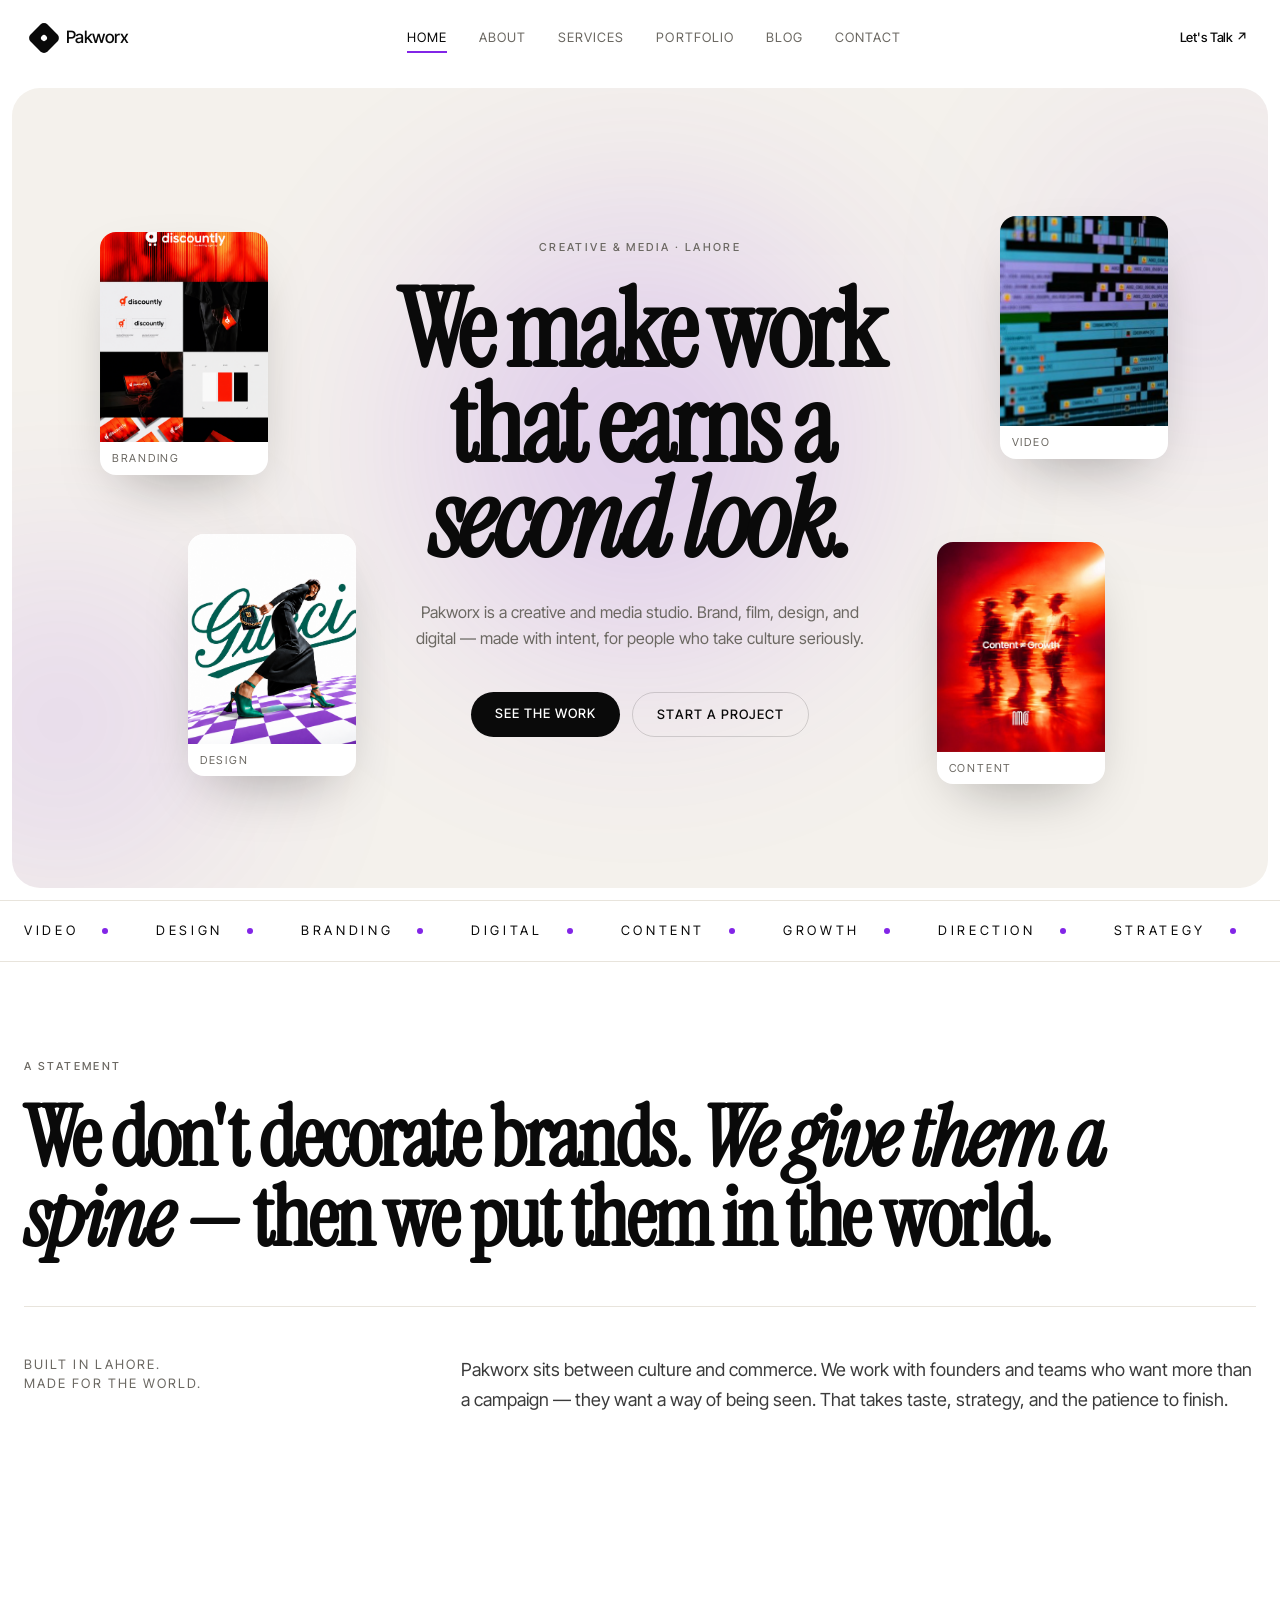
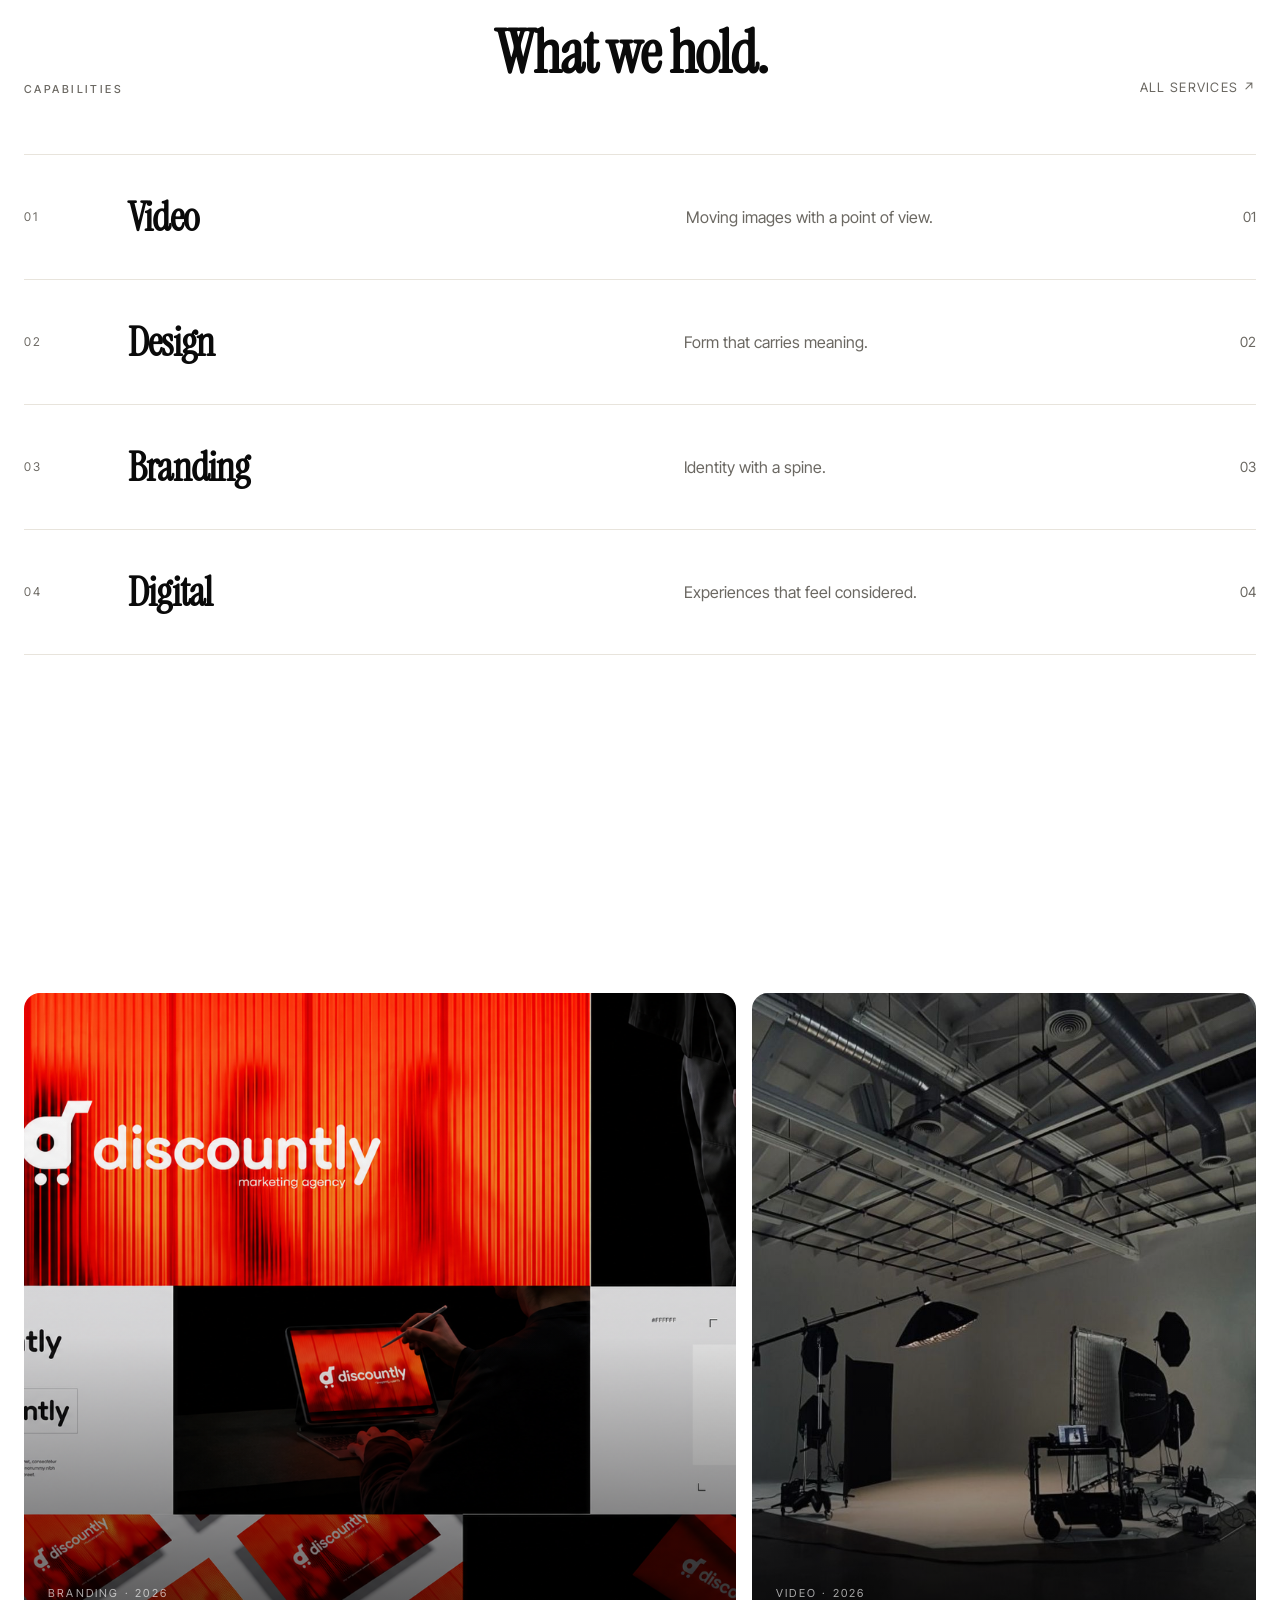
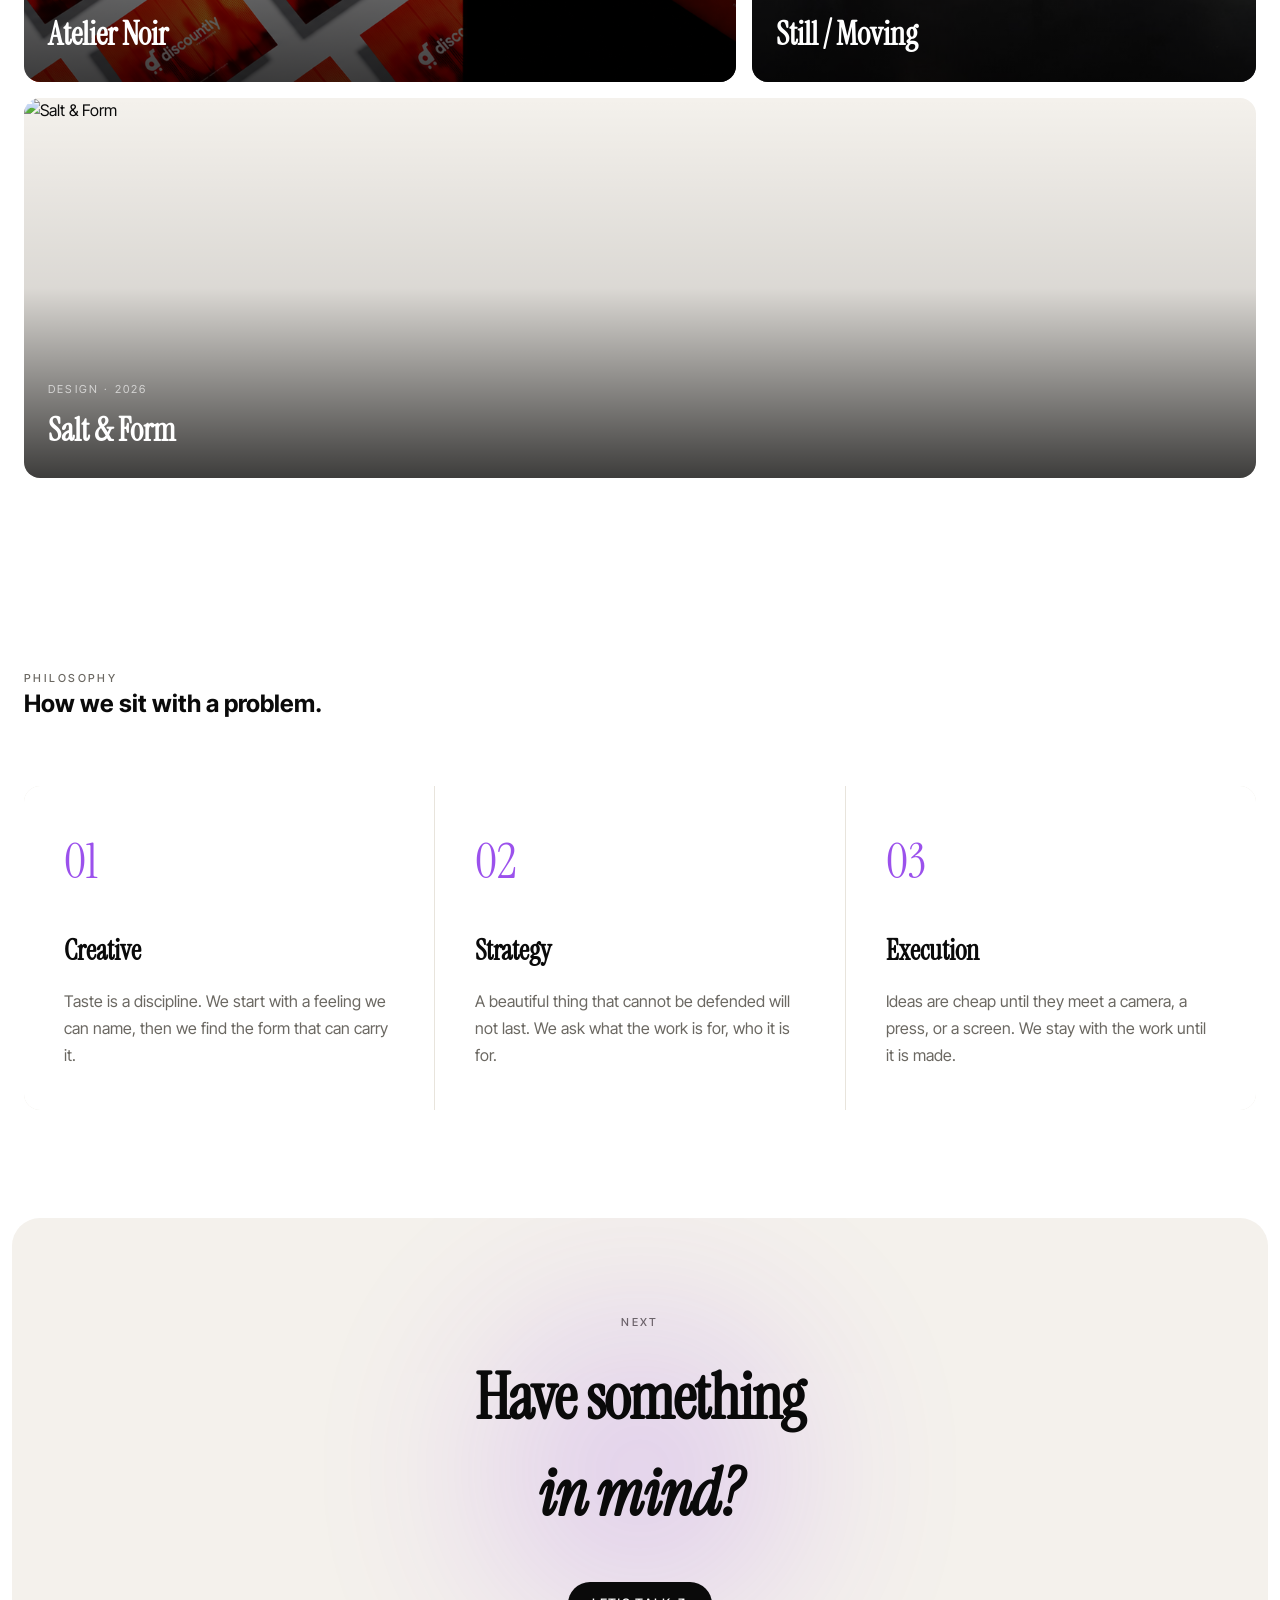
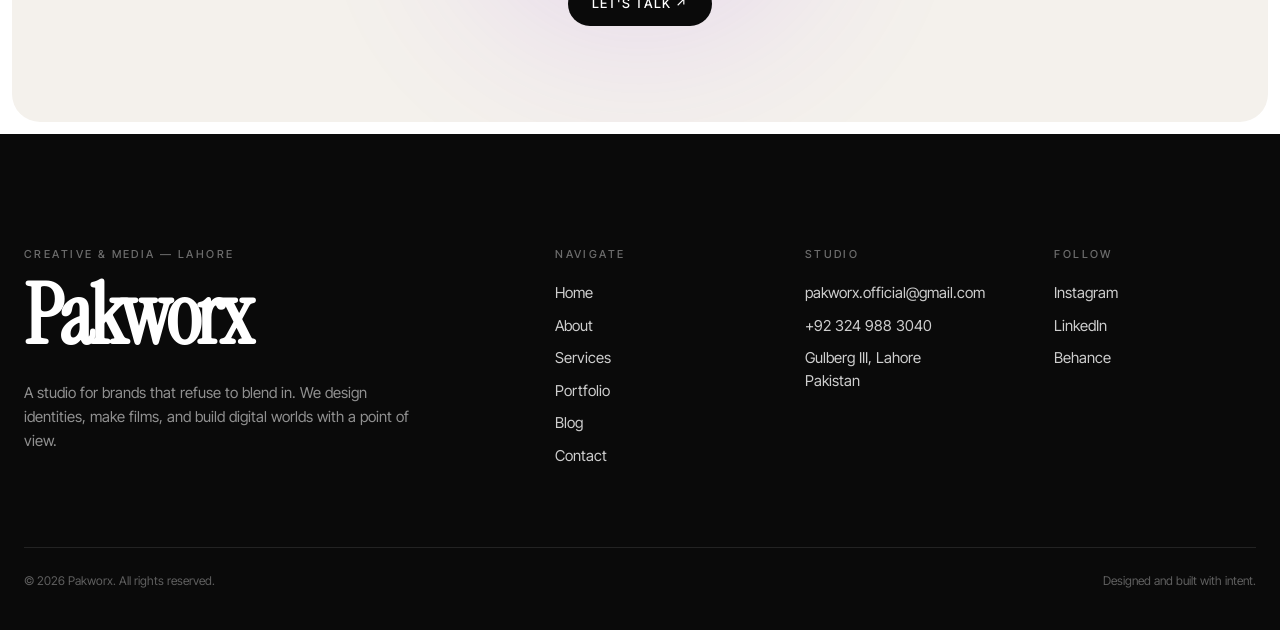
==== commit 45052b56: "Add files via upload" ====
--- a/index.html
+++ b/index.html
@@ -52,19 +52,19 @@
         <div class="glow glow-3"></div>
 
         <div class="floating-card float-a">
-          <img src="/images/card-branding.jpg" alt="Branding" />
+          <img src="/images/branding 2 .png" alt="Branding" />
           <figcaption>Branding</figcaption>
         </div>
         <div class="floating-card float-b">
-          <img src="/images/card-video.jpg" alt="Video" />
+          <img src="/images/video editing .png" alt="Video" />
           <figcaption>Video</figcaption>
         </div>
         <div class="floating-card float-c">
-          <img src="/images/card-design.jpg" alt="Design" />
+          <img src="/images/Design 2 .png" alt="Design" />
           <figcaption>Design</figcaption>
         </div>
         <div class="floating-card float-d">
-          <img src="/images/card-content.jpg" alt="Content" />
+          <img src="/images/content red.jpg" alt="Content" />
           <figcaption>Content</figcaption>
         </div>
 
@@ -155,23 +155,23 @@
       </div>
       <div class="portfolio-grid">
         <a href="portfolio.html" class="portfolio-item large">
-          <img src="/images/brand-system.jpg" alt="Atelier Noir" />
+          <img src="/images/branding .png" alt="Atelier Noir" />
           <div class="portfolio-info">
-            <p>Branding · 2025</p>
+            <p>Branding · 2026</p>
             <h3>Atelier Noir</h3>
           </div>
         </a>
         <a href="portfolio.html" class="portfolio-item">
-          <img src="https://images.pexels.com/photos/30518233/pexels-photo-30518233.jpeg?auto=compress&cs=tinysrgb&w=1200" alt="Still / Moving" />
+          <img src="/images/studio.jpg" alt="Still / Moving" />
           <div class="portfolio-info">
-            <p>Video · 2025</p>
+            <p>Video · 2026</p>
             <h3>Still / Moving</h3>
           </div>
         </a>
         <a href="portfolio.html" class="portfolio-item wide">
           <img src="https://images.pexels.com/photos/24186303/pexels-photo-24186303.jpeg?auto=compress&cs=tinysrgb&w=1600" alt="Salt & Form" />
           <div class="portfolio-info">
-            <p>Design · 2025</p>
+            <p>Design · 2026</p>
             <h3>Salt & Form</h3>
           </div>
         </a>
@@ -231,8 +231,8 @@
         <div>
           <p class="eyebrow light">Studio</p>
           <ul>
-            <li><a href="mailto:hello@pakworx.com">hello@pakworx.com</a></li>
-            <li><a href="tel:+923008482910">+92 300 848 2910</a></li>
+            <li><a href="mailto:pakworx.official@gmail.com">pakworx.official@gmail.com</a></li>
+            <li><a href="tel:923249883040">+92 324 988 3040</a></li>
             <li>Gulberg III, Lahore<br />Pakistan</li>
           </ul>
         </div>
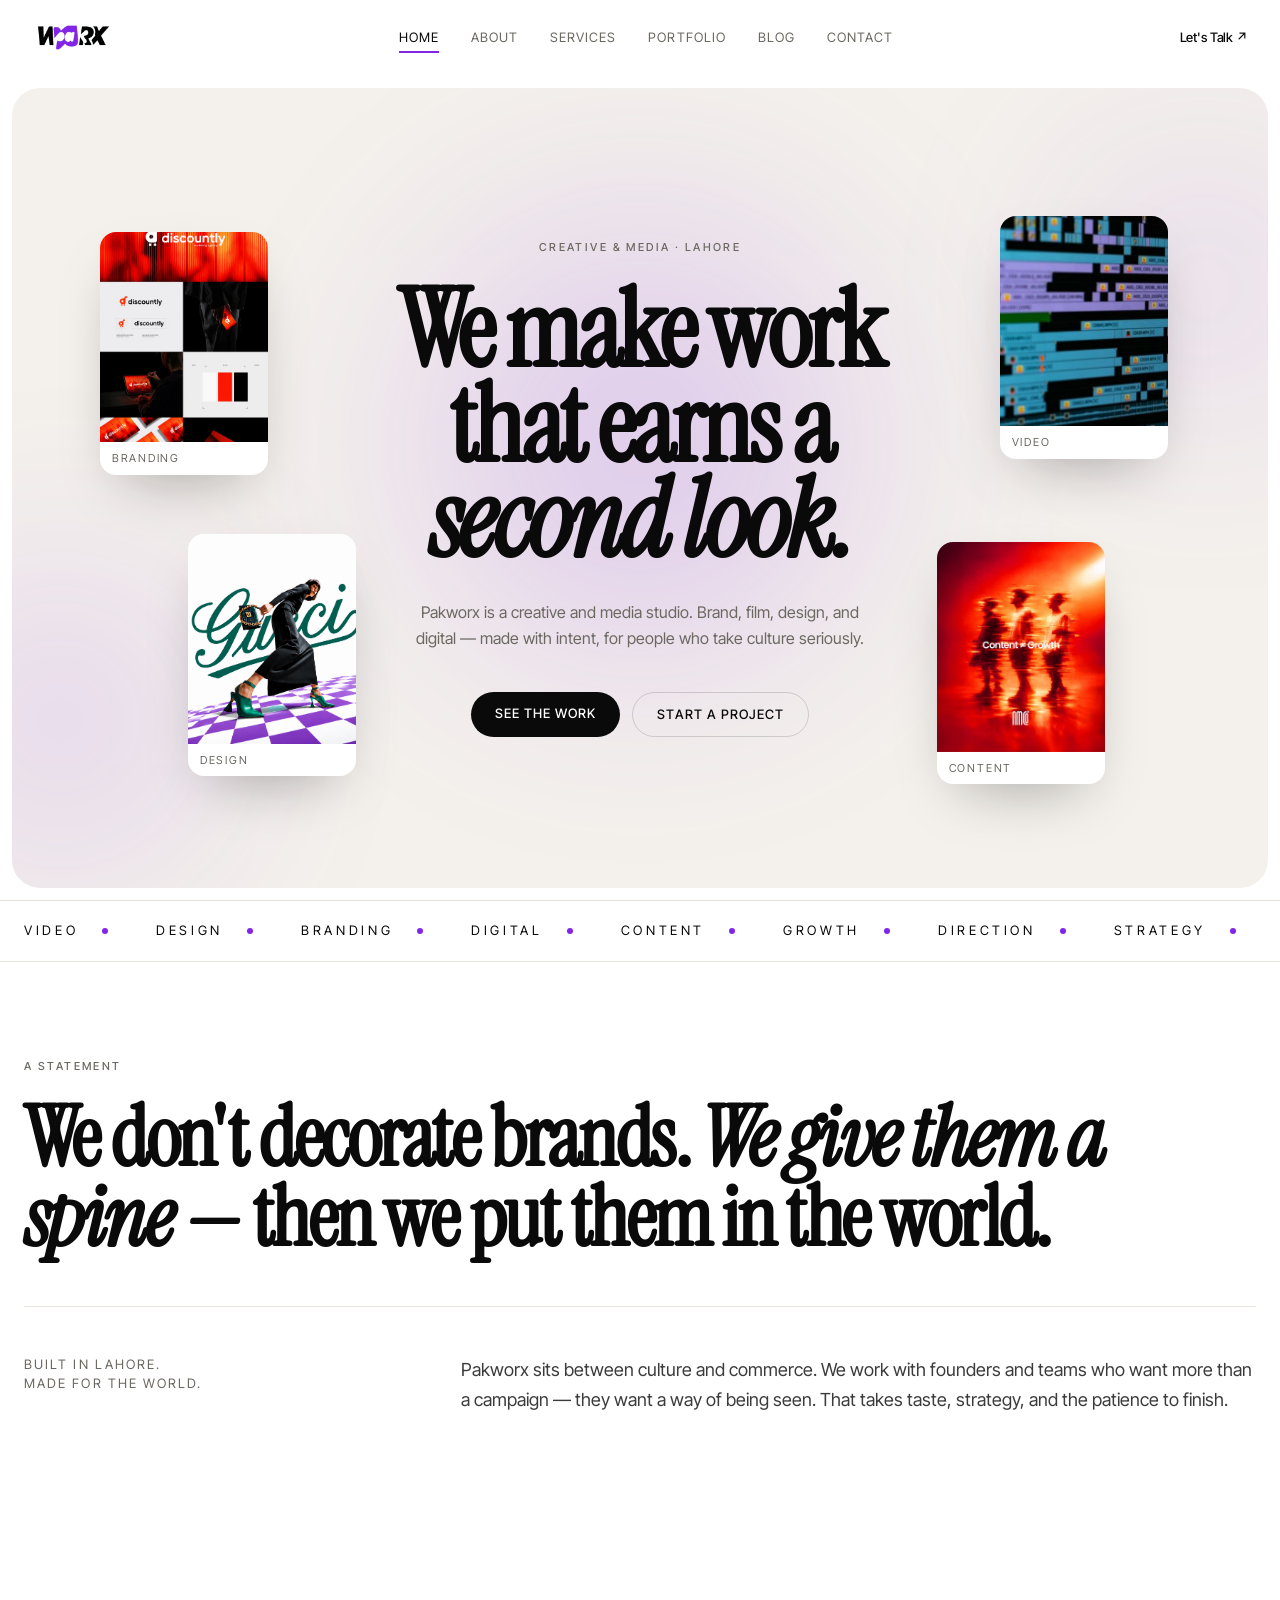
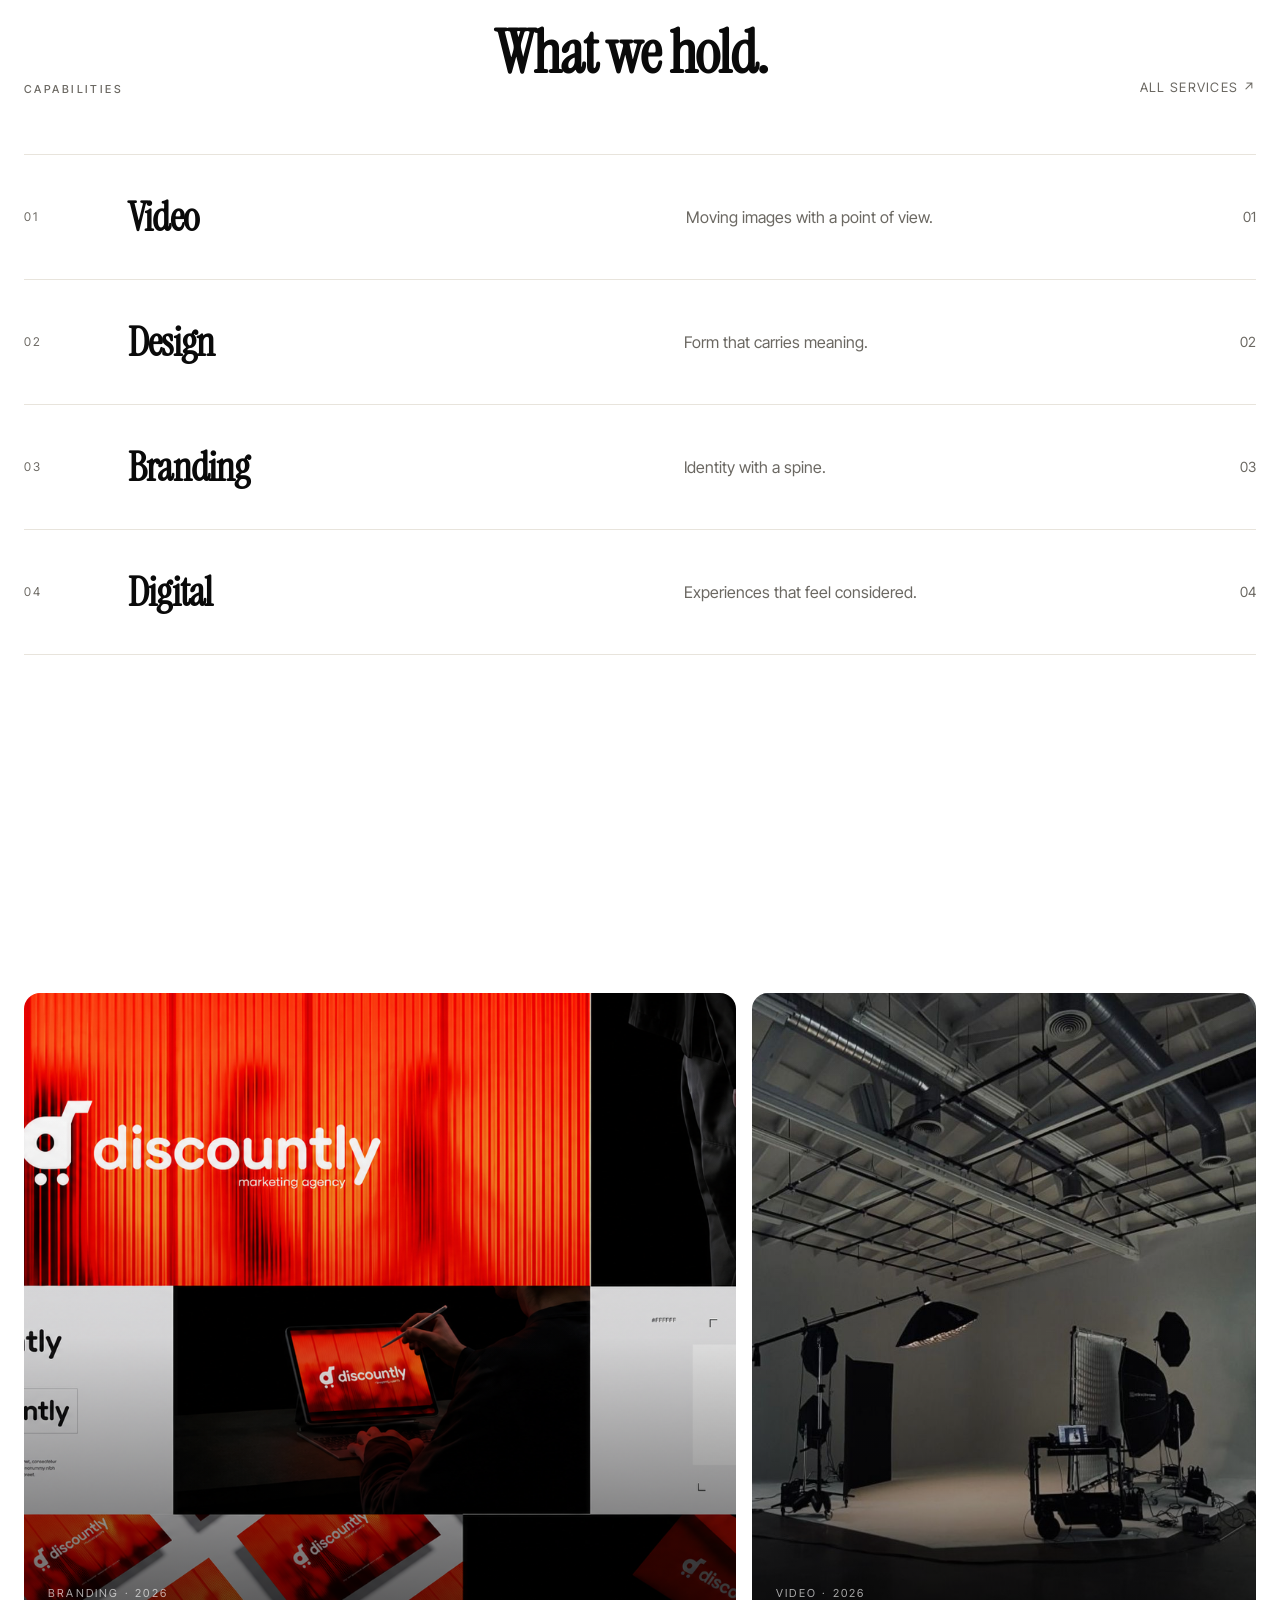
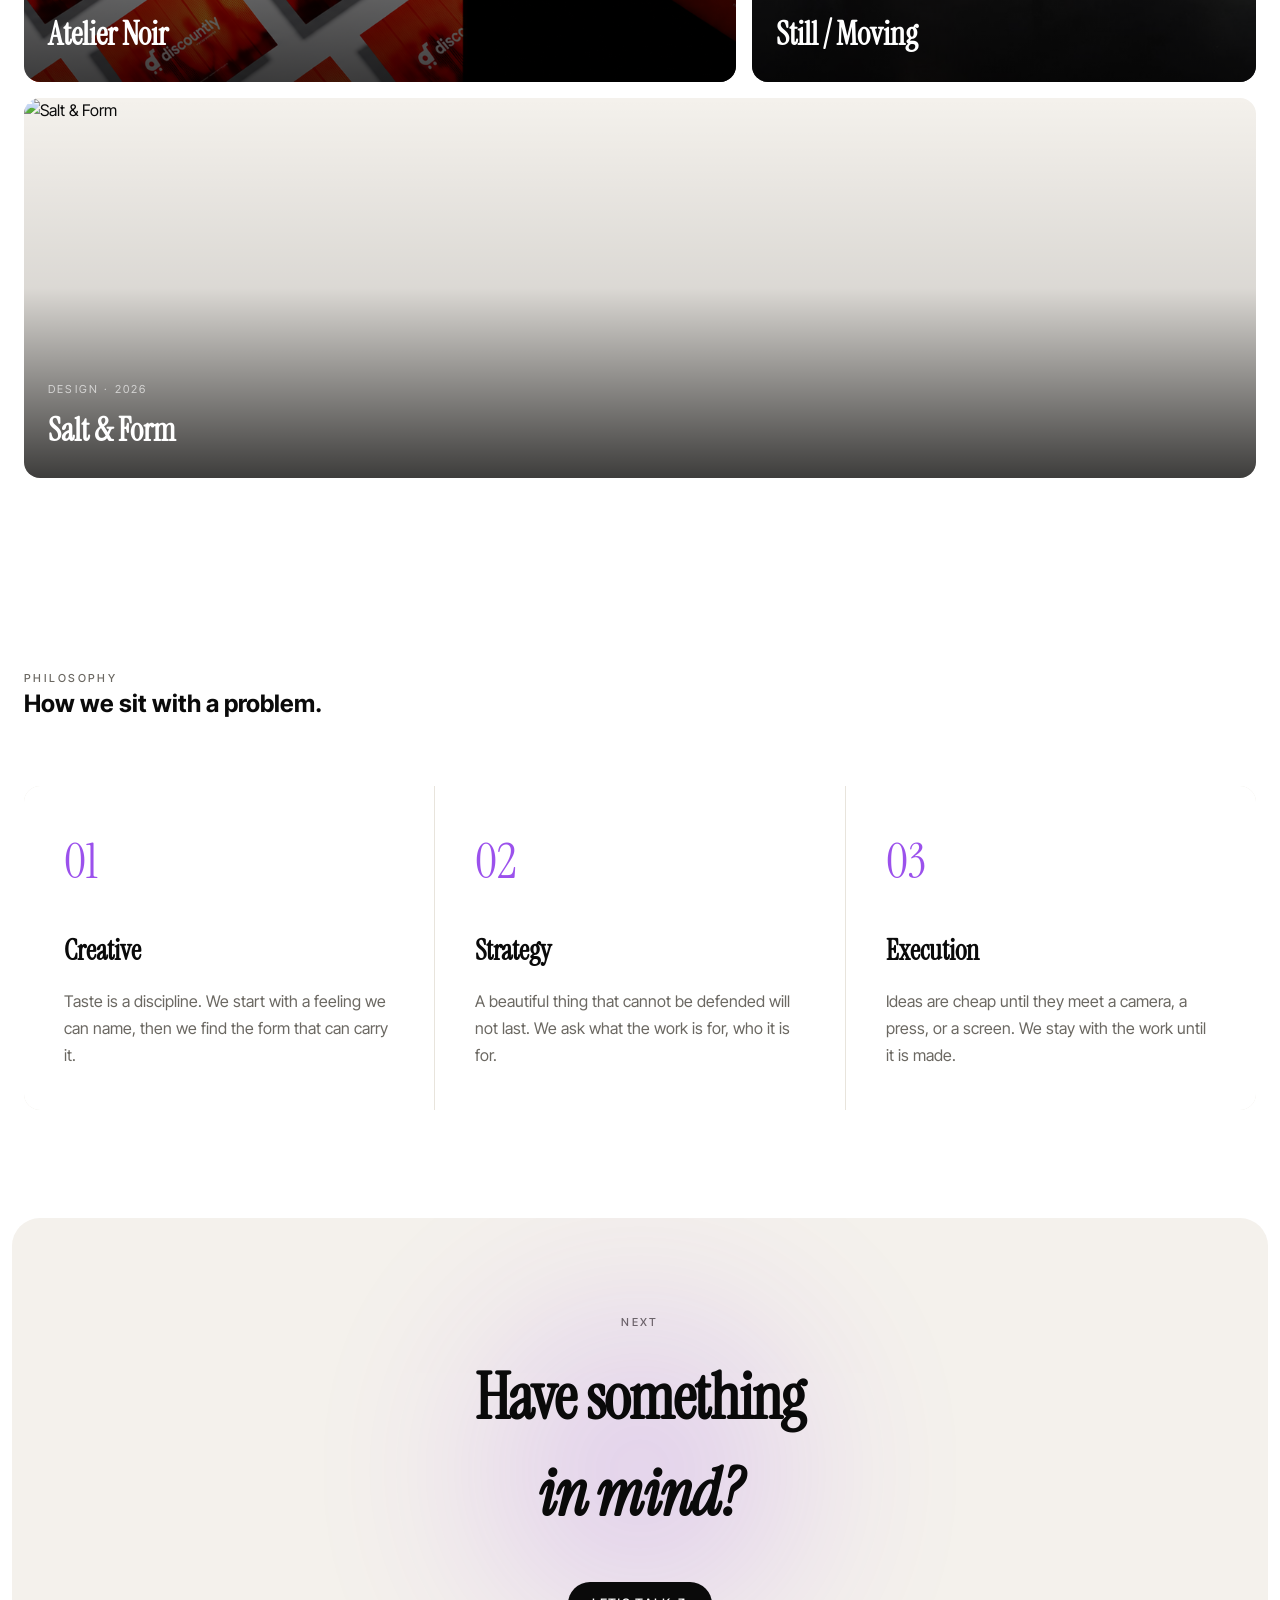
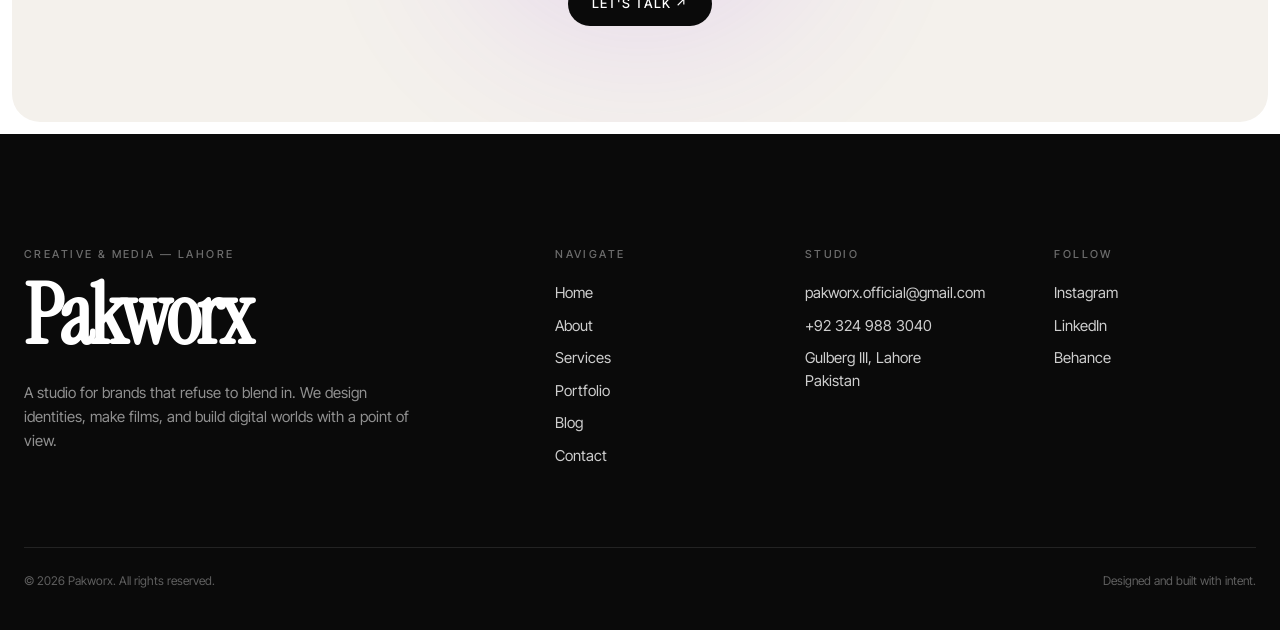
==== commit 695d82f2: "Add files via upload" ====
--- a/index.html
+++ b/index.html
@@ -1,19 +1,199 @@
-<!DOCTYPE html>
+<!DOCTYPE html> 
 <html lang="en">
 <head>
   <meta charset="UTF-8" />
+
+  <!-- =========================
+       BASIC SEO
+  ========================== -->
   <meta name="viewport" content="width=device-width, initial-scale=1.0" />
+
   <title>Pakworx — Creative & Media Agency</title>
+
+  <meta
+    name="description"
+    content="Pakworx is a creative and media agency helping businesses grow through social media, video production, graphic design, websites, SEO, paid advertising, and content strategy."
+  />
+
+  <meta
+    name="keywords"
+    content="Pakworx, creative agency, media agency, digital marketing agency, social media agency, video production, video editing, graphic design, web development, UI UX design, SEO, Meta Ads, Google Ads, content strategy, Pakistan"
+  />
+
+  <meta name="author" content="Pakworx" />
+
+  <!-- Tell search engines to index your website -->
+  <meta name="robots" content="index, follow" />
+
+  <!-- =========================
+       CANONICAL URL
+       CHANGE THIS
+  ========================== -->
+  <link rel="canonical" href="https://pakworx.site/" />
+
+
+  <!-- =========================
+       OPEN GRAPH / SOCIAL SHARING
+  ========================== -->
+  <meta property="og:type" content="website" />
+
+  <meta
+    property="og:title"
+    content="Pakworx — Creative & Media Agency"
+  />
+
+  <meta
+    property="og:description"
+    content="We help businesses grow through content, social media, design, websites, SEO and digital marketing."
+  />
+
+  <meta
+    property="og:url"
+    content="https://pakworx.site/"
+  />
+
+  <!-- CHANGE THIS TO YOUR SOCIAL PREVIEW IMAGE -->
+  <meta
+    property="og:image"
+    content="https://pakworx.site/images/trasparent logo.png"
+  />
+
+  <meta property="og:site_name" content="Pakworx" />
+
+
+  <!-- =========================
+       TWITTER / X
+  ========================== -->
+  <meta name="twitter:card" content="summary_large_image" />
+
+  <meta
+    name="twitter:title"
+    content="Pakworx — Creative & Media Agency"
+  />
+
+  <meta
+    name="twitter:description"
+    content="Creative, media and digital solutions for businesses that want to grow."
+  />
+
+  <meta
+    name="twitter:image"
+    content="https://pakworx.site/images/trasparent logo.png"
+  />
+
+
+  <!-- =========================
+       FONTS
+  ========================== -->
   <link rel="preconnect" href="https://fonts.googleapis.com" />
-  <link rel="preconnect" href="https://fonts.gstatic.com" crossorigin />
-  <link href="https://fonts.googleapis.com/css2?family=Instrument+Serif:ital@0;1&family=Inter+Tight:wght@300;400;500;600;700&display=swap" rel="stylesheet" />
+
+  <link
+    rel="preconnect"
+    href="https://fonts.gstatic.com"
+    crossorigin
+  />
+
+  <link
+    href="https://fonts.googleapis.com/css2?family=Instrument+Serif:ital@0;1&family=Inter+Tight:wght@300;400;500;600;700&display=swap"
+    rel="stylesheet"
+  />
+
+
+  <!-- =========================
+       YOUR CSS
+  ========================== -->
   <link rel="stylesheet" href="styles.css" />
+
+
+  <!-- =========================
+       ORGANIZATION SCHEMA
+       VERY IMPORTANT FOR AI/SEARCH
+  ========================== -->
+  <script type="application/ld+json">
+  {
+    "@context": "https://schema.org",
+    "@type": "Organization",
+
+    "name": "Pakworx",
+
+    "url": "https://pakworx.site/",
+
+    "logo": "https://pakworx.site/images/trasparent logo.png",
+
+    "description": "Pakworx is a creative and media agency helping businesses grow through social media management, video production, video editing, graphic design, website development, UI/UX design, SEO, paid advertising and content strategy.",
+
+    "foundingLocation": {
+      "@type": "Place",
+      "name": "Lahore, Pakistan"
+    },
+
+    "areaServed": [
+      {
+        "@type": "Country",
+        "name": "Pakistan"
+      },
+      {
+        "@type": "Country",
+        "name": "Canada"
+      },
+      {
+        "@type": "Country",
+        "name": "United States"
+      },
+      {
+        "@type": "Country",
+        "name": "United Kingdom"
+      }
+    ],
+
+    "knowsAbout": [
+      "Social Media Management",
+      "Social Media Marketing",
+      "Content Creation",
+      "Video Production",
+      "Video Editing",
+      "Graphic Design",
+      "Website Development",
+      "UI/UX Design",
+      "Search Engine Optimization",
+      "SEO",
+      "Meta Advertising",
+      "Google Advertising",
+      "Digital Marketing",
+      "Content Strategy",
+      "Personal Branding"
+    ],
+
+    "sameAs": [
+      "https://www.instagram.com/pakworx_2.0?igsi=eWk4anUyb2ozMWUz",
+      "https://www.linkedin.com/company/pakworx/",
+      
+    ]
+  }
+  </script>
+
+
+  <!-- =========================
+       WEBSITE SCHEMA
+  ========================== -->
+  <script type="application/ld+json">
+  {
+    "@context": "https://schema.org",
+    "@type": "WebSite",
+
+    "name": "Pakworx",
+
+    "url": "https://pakworx.site/",
+
+    "description": "Pakworx — Creative & Media Agency"
+  }
+  </script>
+
 </head>
 <body>
   <header class="site-header">
     <a href="index.html" class="logo">
-      <span class="logo-mark"></span>
-      <span class="logo-text">Pakworx</span>
+      <img src="/images/trasparent logo.png" alt="Pakworx" class="logo-image" />
     </a>
     <nav class="desktop-nav">
       <a href="index.html" class="active">Home</a>
--- a/styles.css
+++ b/styles.css
@@ -91,31 +91,10 @@
   gap: 10px;
 }
 
-.logo-mark {
-  width: 24px;
-  height: 24px;
-  background: var(--color-ink);
-  transform: rotate(45deg);
-  border-radius: 5px;
-  position: relative;
-}
-
-.logo-mark::after {
-  content: "";
-  position: absolute;
-  top: 50%;
-  left: 50%;
-  transform: translate(-50%, -50%);
-  width: 6px;
-  height: 6px;
-  background: white;
-  border-radius: 50%;
-}
-
-.logo-text {
-  font-size: 17px;
-  font-weight: 500;
-  letter-spacing: -0.03em;
+.logo-image {
+  height: 30px;
+  width: auto;
+  display: block;
 }
 
 .desktop-nav {
@@ -1617,70 +1596,111 @@
   padding-top: 64px;
 }
 
-#contact-form {
-  display: flex;
-  flex-direction: column;
-  gap: 32px;
-}
-
-#contact-form label {
-  display: flex;
-  flex-direction: column;
-  gap: 12px;
-}
-
-#contact-form label span {
-  font-size: 11px;
-  letter-spacing: 0.18em;
-  text-transform: uppercase;
-  color: var(--color-mute);
-}
-
-#contact-form input,
-#contact-form select,
-#contact-form textarea {
-  padding: 12px 0;
-  border: none;
-  border-bottom: 1px solid var(--color-stone);
-  background: transparent;
-  font-size: 16px;
-  font-family: inherit;
-  outline: none;
-  transition: border-color 0.3s;
-}
-
-#contact-form input:focus,
-#contact-form select:focus,
-#contact-form textarea:focus {
-  border-bottom-color: var(--color-accent);
-}
-
-#contact-form textarea {
-  resize: vertical;
-  min-height: 120px;
-}
-
-#form-success {
+/* QUICK CONTACT (WhatsApp / Email) */
+.quick-contact {
   background: var(--color-mist);
-  padding: 64px;
   border-radius: 16px;
-}
-
-#form-success h2 {
-  font-family: var(--font-serif);
-  font-size: 36px;
-}
-
-#form-success p {
-  margin-top: 16px;
+  padding: 64px 48px;
+}
+
+.quick-contact h2 {
+  font-family: var(--font-serif);
+  font-size: clamp(32px, 5vw, 44px);
+  letter-spacing: -0.02em;
+  line-height: 1.05;
+  margin-top: 14px;
+}
+
+.quick-contact-lead {
+  margin-top: 20px;
   font-size: 16px;
   line-height: 1.6;
   color: var(--color-mute);
-  max-width: 400px;
-}
-
-#form-success button {
-  margin-top: 32px;
+  max-width: 420px;
+}
+
+.quick-contact-options {
+  margin-top: 40px;
+  display: flex;
+  flex-direction: column;
+  gap: 16px;
+}
+
+.quick-contact-card {
+  display: flex;
+  align-items: center;
+  gap: 18px;
+  background: var(--color-paper);
+  border: 1px solid var(--color-stone);
+  border-radius: 14px;
+  padding: 20px 24px;
+  transition: border-color 0.3s, transform 0.3s;
+}
+
+.quick-contact-card:hover {
+  border-color: var(--color-accent);
+  transform: translateY(-2px);
+}
+
+.quick-contact-icon {
+  width: 44px;
+  height: 44px;
+  border-radius: 50%;
+  background: var(--color-ink);
+  color: white;
+  display: flex;
+  align-items: center;
+  justify-content: center;
+  flex-shrink: 0;
+  transition: background 0.3s;
+}
+
+.quick-contact-card:hover .quick-contact-icon {
+  background: var(--color-accent);
+}
+
+.quick-contact-text {
+  display: flex;
+  flex-direction: column;
+  gap: 2px;
+  flex: 1;
+  min-width: 0;
+}
+
+.quick-contact-name {
+  font-size: 16px;
+  font-weight: 600;
+}
+
+.quick-contact-detail {
+  font-size: 13px;
+  color: var(--color-mute);
+}
+
+.quick-contact-arrow {
+  font-size: 18px;
+  color: var(--color-mute);
+  transition: color 0.3s;
+}
+
+.quick-contact-card:hover .quick-contact-arrow {
+  color: var(--color-accent);
+}
+
+.quick-contact-note {
+  margin-top: 28px;
+  font-size: 12px;
+  color: var(--color-mute);
+}
+
+@media (min-width: 640px) {
+  .quick-contact-options {
+    flex-direction: row;
+  }
+
+  .quick-contact-card {
+    flex: 1;
+  }
 }
 
 /* FOOTER */
